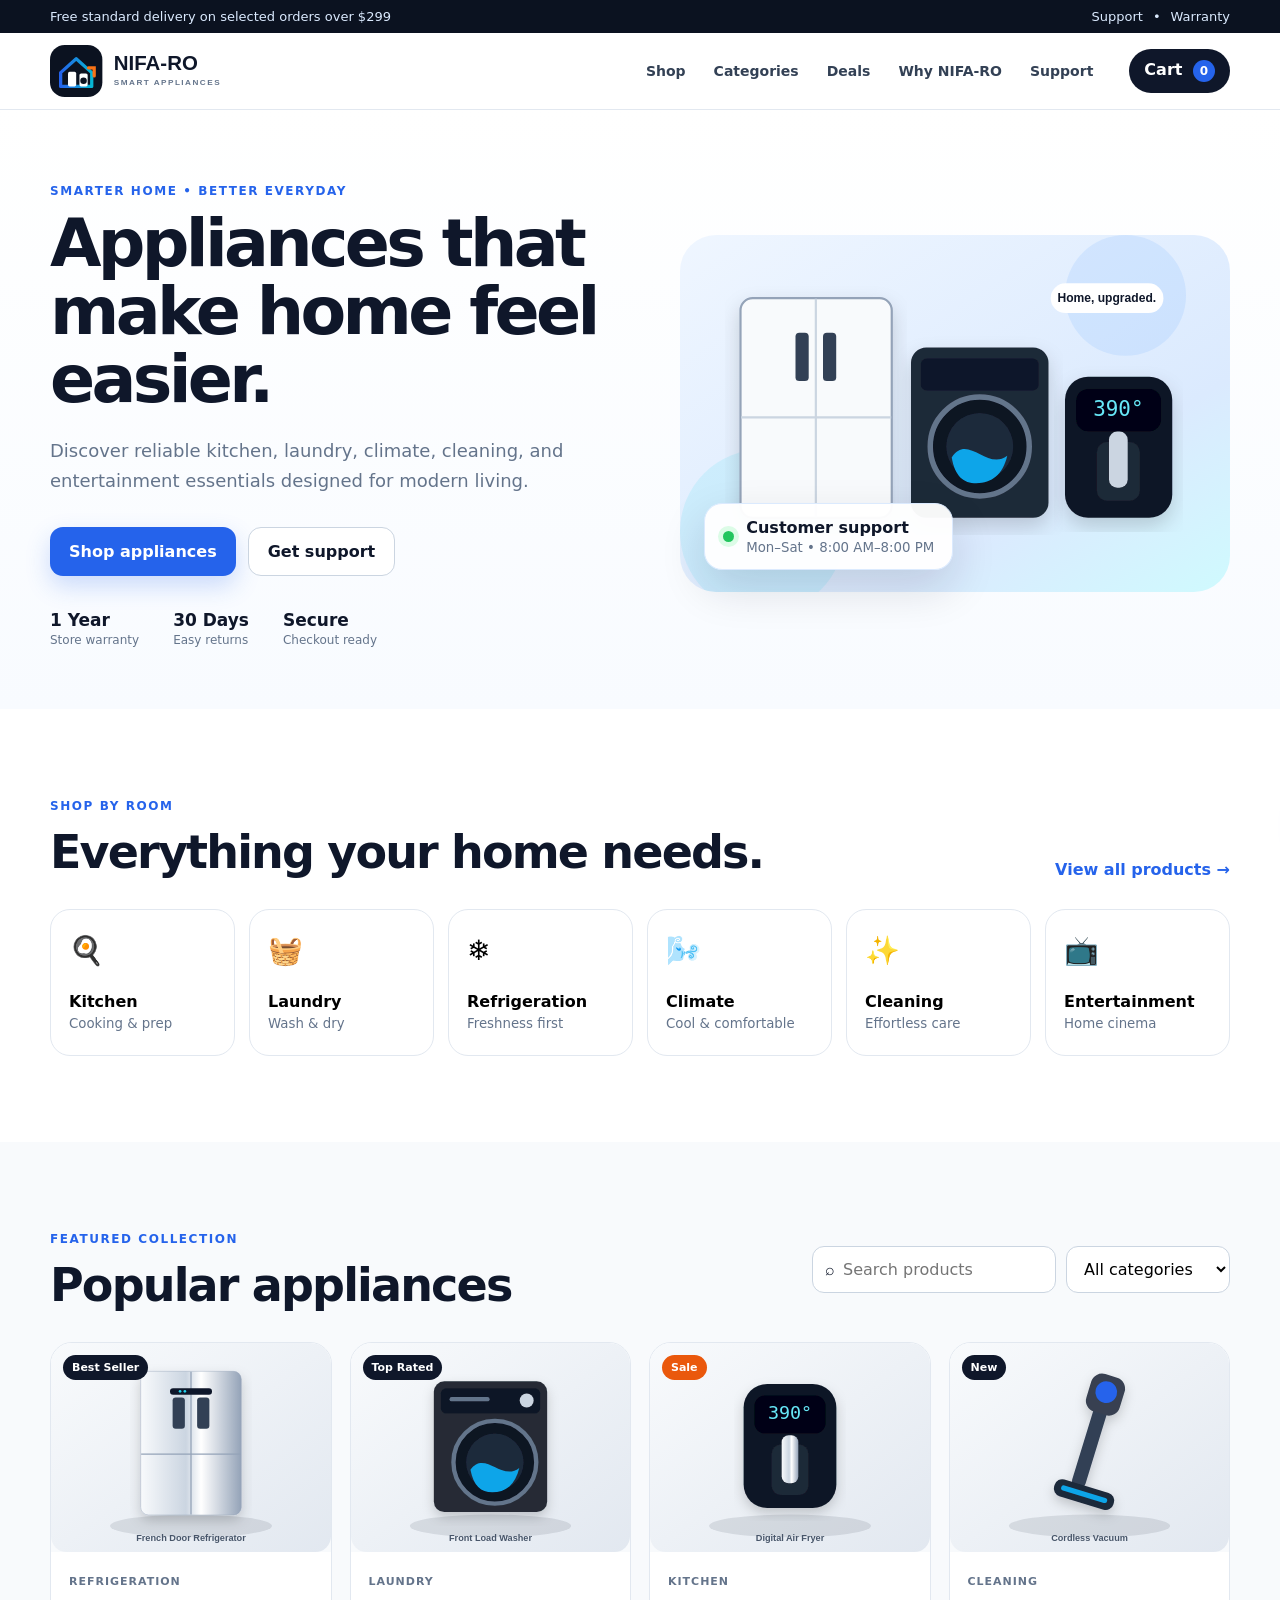
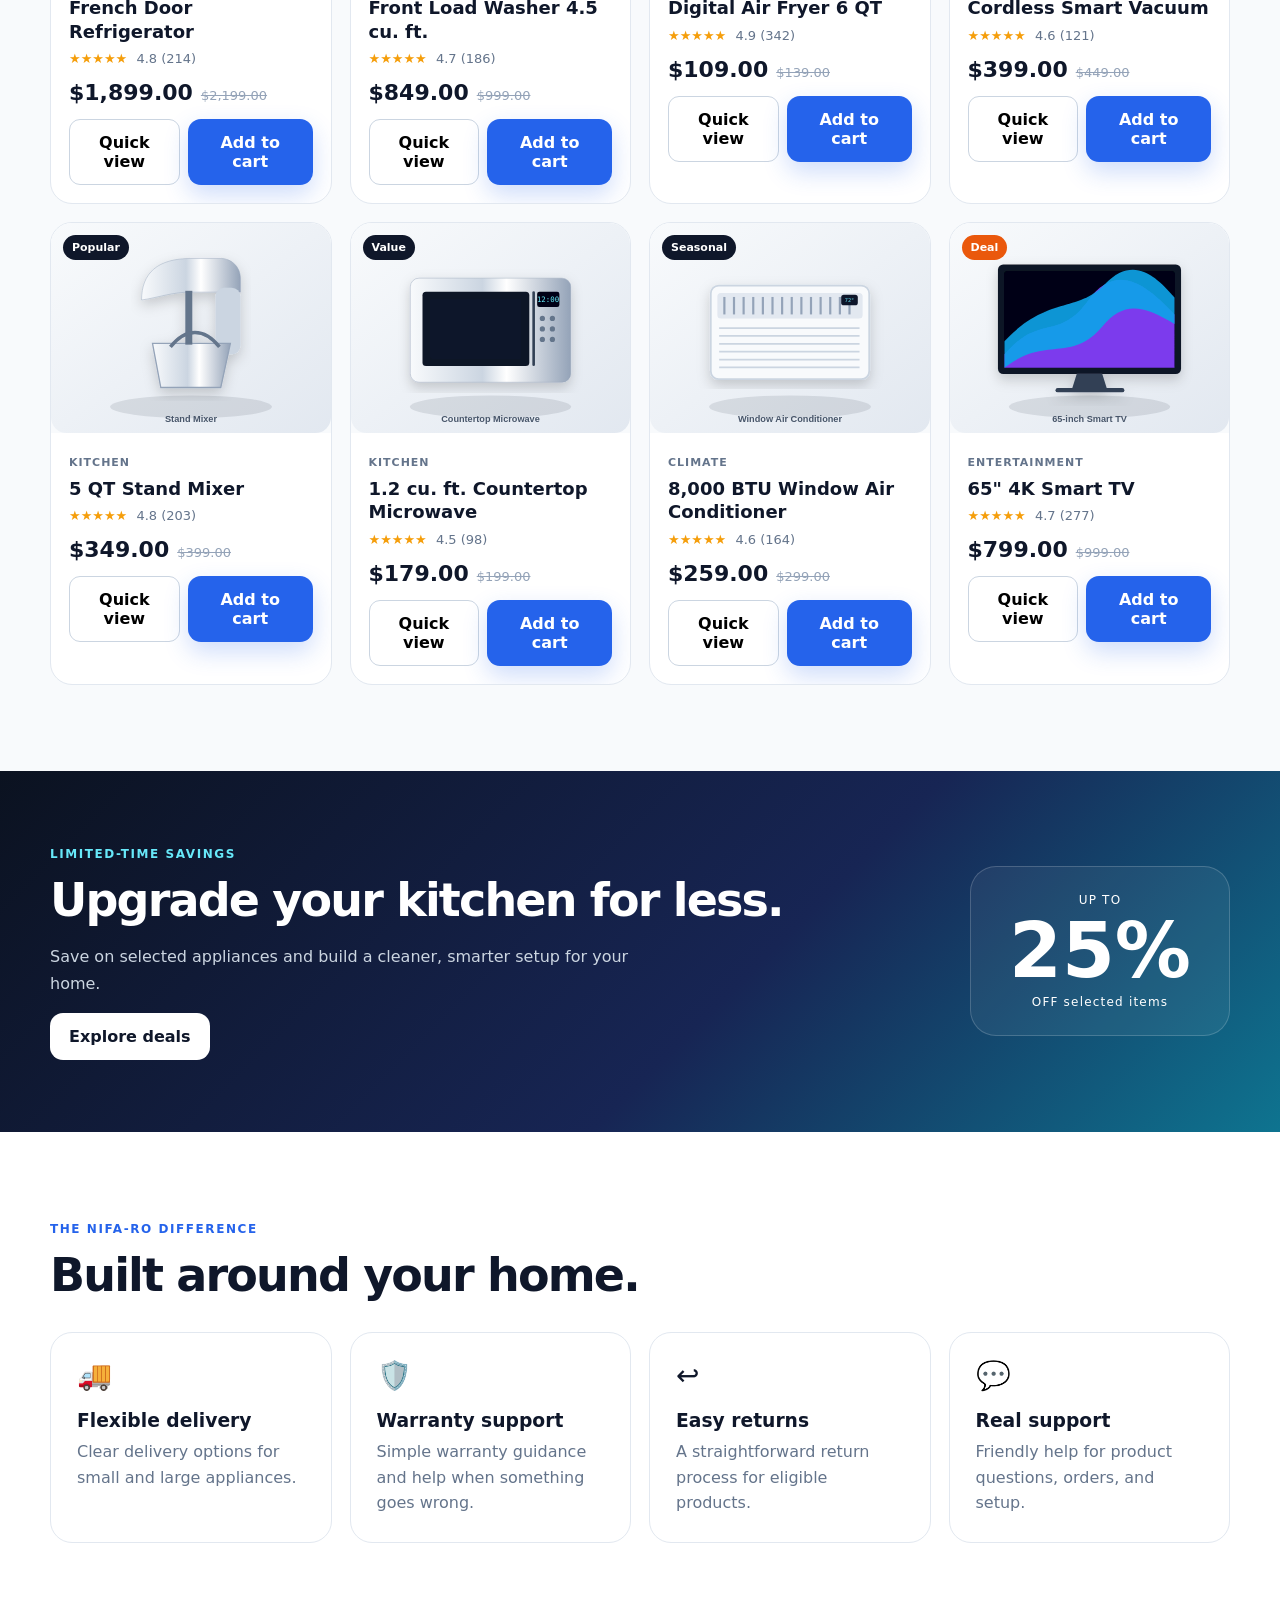
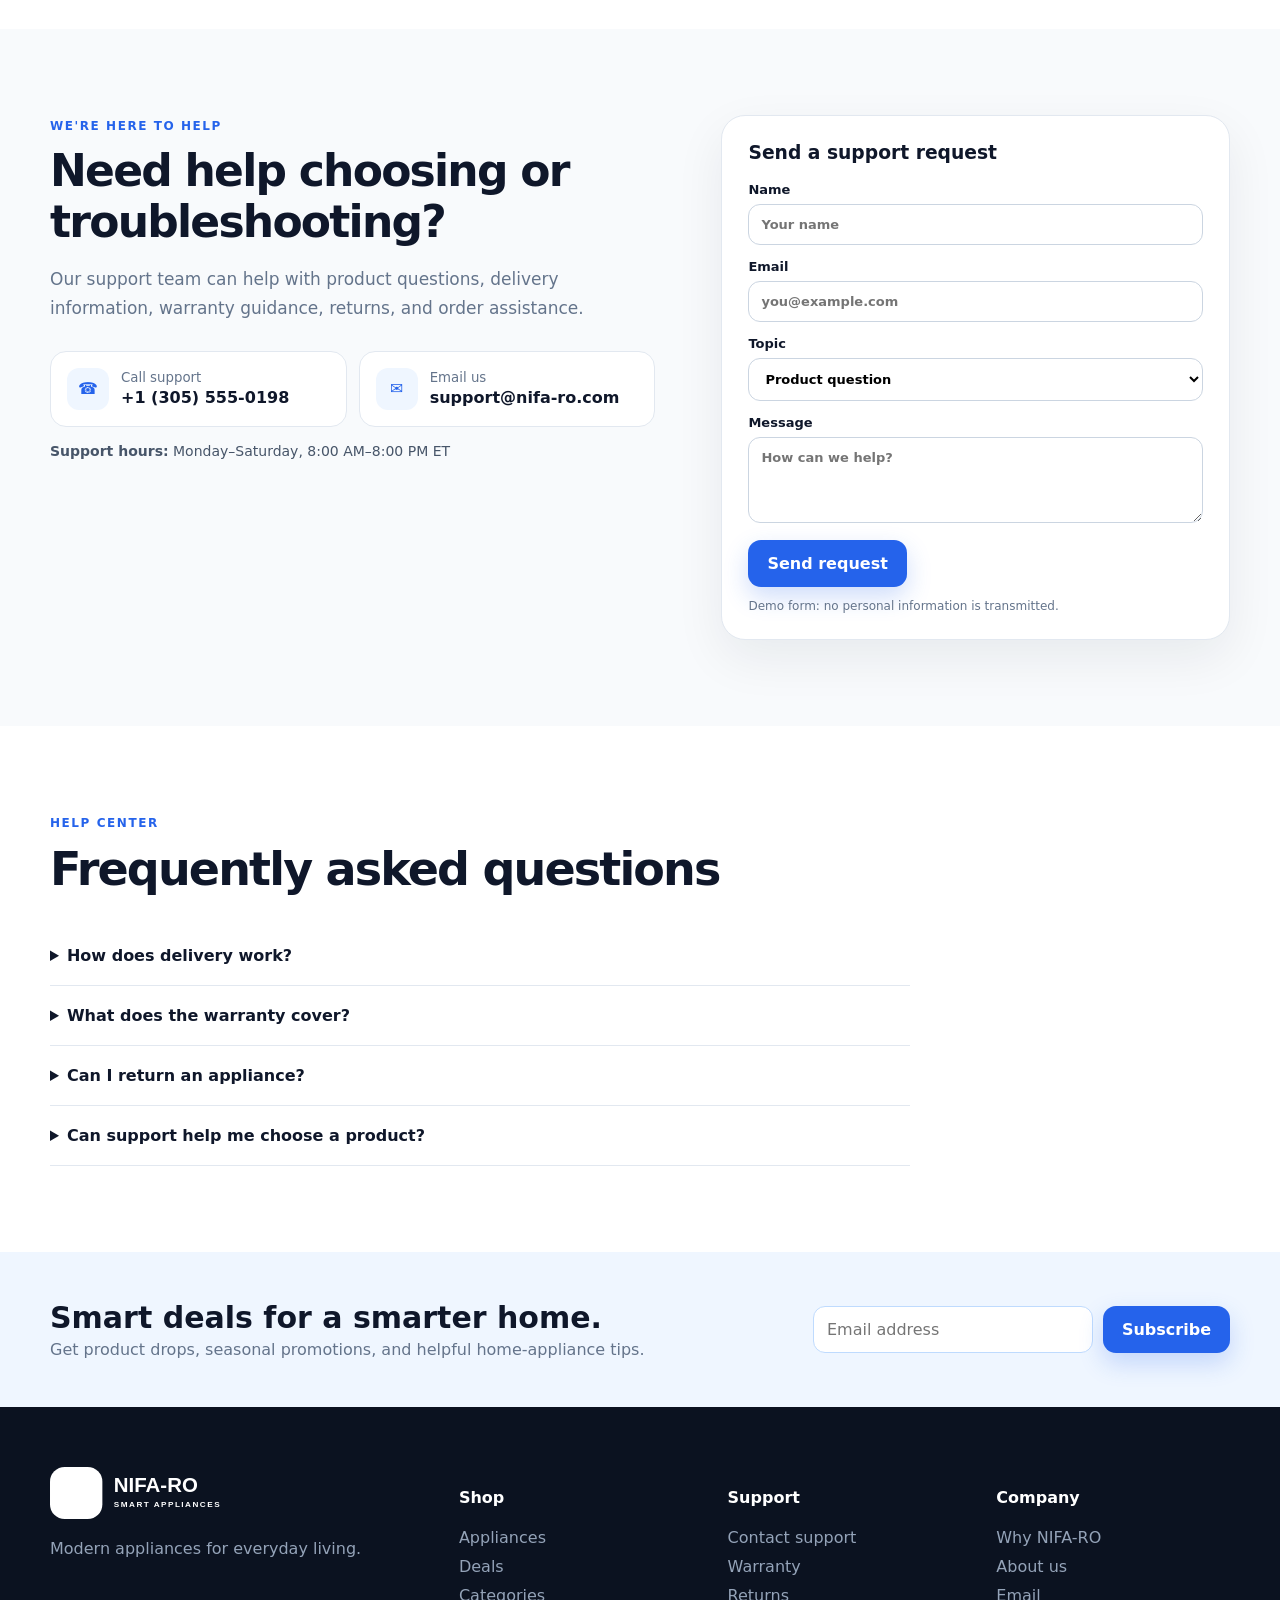
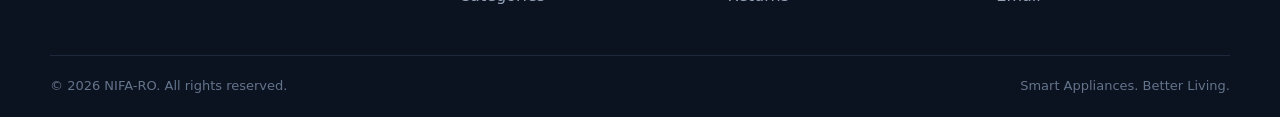
==== index.html @ 59eb09f3 "Launch NIFA-RO professional appliance store Built a complete professional e-commerce website for NIF" ====
<!doctype html>
<html lang="en">
<head>
  <meta charset="utf-8">
  <meta name="viewport" content="width=device-width, initial-scale=1">
  <meta name="description" content="NIFA-RO — modern home appliances, electronics, and smart home essentials.">
  <title>NIFA-RO | Smart Appliances. Better Living.</title>
  <link rel="icon" href="assets/logo.svg" type="image/svg+xml">
  <link rel="stylesheet" href="assets/styles.css">
</head>
<body>
  <div class="topbar">
    <div class="container topbar-inner">
      <span>Free standard delivery on selected orders over $299</span>
      <div><a href="#support">Support</a><span class="sep">•</span><a href="#warranty">Warranty</a></div>
    </div>
  </div>

  <header class="site-header">
    <div class="container nav">
      <a class="brand" href="#home" aria-label="NIFA-RO home"><img src="assets/logo.svg" alt="NIFA-RO"></a>
      <nav id="navMenu" class="nav-links" aria-label="Primary navigation">
        <a href="#shop">Shop</a>
        <a href="#categories">Categories</a>
        <a href="#deals">Deals</a>
        <a href="#why-us">Why NIFA-RO</a>
        <a href="#support">Support</a>
      </nav>
      <div class="nav-actions">
        <button class="icon-btn mobile-menu" id="menuBtn" aria-label="Open menu">☰</button>
        <button class="cart-btn" id="cartBtn" aria-label="Open cart">Cart <span id="cartCount">0</span></button>
      </div>
    </div>
  </header>

  <main>
    <section class="hero" id="home">
      <div class="container hero-grid">
        <div class="hero-copy">
          <span class="eyebrow">SMARTER HOME • BETTER EVERYDAY</span>
          <h1>Appliances that make home feel easier.</h1>
          <p>Discover reliable kitchen, laundry, climate, cleaning, and entertainment essentials designed for modern living.</p>
          <div class="hero-actions">
            <a class="btn btn-primary" href="#shop">Shop appliances</a>
            <a class="btn btn-ghost" href="#support">Get support</a>
          </div>
          <div class="trust-row">
            <div><strong>1 Year</strong><span>Store warranty</span></div>
            <div><strong>30 Days</strong><span>Easy returns</span></div>
            <div><strong>Secure</strong><span>Checkout ready</span></div>
          </div>
        </div>
        <div class="hero-visual">
          <img src="assets/images/hero-appliances.svg" alt="Modern refrigerator, washer and air fryer">
          <div class="hero-card">
            <span class="dot"></span>
            <div><strong>Customer support</strong><small>Mon–Sat • 8:00 AM–8:00 PM</small></div>
          </div>
        </div>
      </div>
    </section>

    <section class="category-section" id="categories">
      <div class="container">
        <div class="section-head">
          <div><span class="eyebrow">SHOP BY ROOM</span><h2>Everything your home needs.</h2></div>
          <a href="#shop" class="text-link">View all products →</a>
        </div>
        <div class="category-grid">
          <button class="category-card" data-category="Kitchen"><span>🍳</span><strong>Kitchen</strong><small>Cooking & prep</small></button>
          <button class="category-card" data-category="Laundry"><span>🧺</span><strong>Laundry</strong><small>Wash & dry</small></button>
          <button class="category-card" data-category="Refrigeration"><span>❄️</span><strong>Refrigeration</strong><small>Freshness first</small></button>
          <button class="category-card" data-category="Climate"><span>🌬️</span><strong>Climate</strong><small>Cool & comfortable</small></button>
          <button class="category-card" data-category="Cleaning"><span>✨</span><strong>Cleaning</strong><small>Effortless care</small></button>
          <button class="category-card" data-category="Entertainment"><span>📺</span><strong>Entertainment</strong><small>Home cinema</small></button>
        </div>
      </div>
    </section>

    <section class="shop-section" id="shop">
      <div class="container">
        <div class="section-head shop-head">
          <div><span class="eyebrow">FEATURED COLLECTION</span><h2>Popular appliances</h2></div>
          <div class="shop-controls">
            <label class="search"><span>⌕</span><input id="searchInput" type="search" placeholder="Search products"></label>
            <select id="categoryFilter" aria-label="Filter by category">
              <option value="All">All categories</option>
              <option>Refrigeration</option><option>Laundry</option><option>Kitchen</option>
              <option>Cleaning</option><option>Climate</option><option>Entertainment</option>
            </select>
          </div>
        </div>
        <div id="productGrid" class="product-grid"></div>
      </div>
    </section>

    <section class="deal-band" id="deals">
      <div class="container deal-grid">
        <div>
          <span class="eyebrow light">LIMITED-TIME SAVINGS</span>
          <h2>Upgrade your kitchen for less.</h2>
          <p>Save on selected appliances and build a cleaner, smarter setup for your home.</p>
          <a class="btn btn-light" href="#shop">Explore deals</a>
        </div>
        <div class="deal-stat">
          <span>UP TO</span><strong>25%</strong><small>OFF selected items</small>
        </div>
      </div>
    </section>

    <section class="why-section" id="why-us">
      <div class="container">
        <div class="section-head"><div><span class="eyebrow">THE NIFA-RO DIFFERENCE</span><h2>Built around your home.</h2></div></div>
        <div class="benefit-grid">
          <article><span>🚚</span><h3>Flexible delivery</h3><p>Clear delivery options for small and large appliances.</p></article>
          <article><span>🛡️</span><h3>Warranty support</h3><p>Simple warranty guidance and help when something goes wrong.</p></article>
          <article><span>↩️</span><h3>Easy returns</h3><p>A straightforward return process for eligible products.</p></article>
          <article><span>💬</span><h3>Real support</h3><p>Friendly help for product questions, orders, and setup.</p></article>
        </div>
      </div>
    </section>

    <section class="support-section" id="support">
      <div class="container support-grid">
        <div>
          <span class="eyebrow">WE'RE HERE TO HELP</span>
          <h2>Need help choosing or troubleshooting?</h2>
          <p>Our support team can help with product questions, delivery information, warranty guidance, returns, and order assistance.</p>
          <div class="support-cards">
            <a href="tel:+13055550198"><span>☎</span><div><small>Call support</small><strong>+1 (305) 555-0198</strong></div></a>
            <a href="mailto:support@nifa-ro.com"><span>✉</span><div><small>Email us</small><strong>support@nifa-ro.com</strong></div></a>
          </div>
          <div class="support-hours"><strong>Support hours:</strong> Monday–Saturday, 8:00 AM–8:00 PM ET</div>
        </div>
        <form class="support-form" id="supportForm">
          <h3>Send a support request</h3>
          <label>Name<input name="name" required placeholder="Your name"></label>
          <label>Email<input name="email" type="email" required placeholder="you@example.com"></label>
          <label>Topic
            <select name="topic"><option>Product question</option><option>Order support</option><option>Delivery</option><option>Returns</option><option>Warranty</option></select>
          </label>
          <label>Message<textarea name="message" required rows="4" placeholder="How can we help?"></textarea></label>
          <button class="btn btn-primary" type="submit">Send request</button>
          <p class="form-note" id="formNote">Demo form: no personal information is transmitted.</p>
        </form>
      </div>
    </section>

    <section class="faq-section" id="warranty">
      <div class="container">
        <div class="section-head"><div><span class="eyebrow">HELP CENTER</span><h2>Frequently asked questions</h2></div></div>
        <div class="faq-list">
          <details><summary>How does delivery work?</summary><p>Delivery options vary by item. Large-appliance delivery can be scheduled during checkout in a production store.</p></details>
          <details><summary>What does the warranty cover?</summary><p>NIFA-RO can provide store-level warranty guidance, while manufacturer coverage varies by product. Always review the final product warranty before purchase.</p></details>
          <details><summary>Can I return an appliance?</summary><p>Eligible unused items can be returned within the published return window. Large appliances may have additional inspection and pickup requirements.</p></details>
          <details><summary>Can support help me choose a product?</summary><p>Yes. Tell us your space, budget, and must-have features, and our team can help narrow down the options.</p></details>
        </div>
      </div>
    </section>

    <section class="newsletter">
      <div class="container newsletter-inner">
        <div><h2>Smart deals for a smarter home.</h2><p>Get product drops, seasonal promotions, and helpful home-appliance tips.</p></div>
        <form id="newsletterForm"><input type="email" required placeholder="Email address"><button class="btn btn-primary" type="submit">Subscribe</button></form>
      </div>
    </section>
  </main>

  <footer>
    <div class="container footer-grid">
      <div class="footer-brand"><img src="assets/logo.svg" alt="NIFA-RO"><p>Modern appliances for everyday living.</p></div>
      <div><h4>Shop</h4><a href="#shop">Appliances</a><a href="#deals">Deals</a><a href="#categories">Categories</a></div>
      <div><h4>Support</h4><a href="#support">Contact support</a><a href="#warranty">Warranty</a><a href="#warranty">Returns</a></div>
      <div><h4>Company</h4><a href="#why-us">Why NIFA-RO</a><a href="#home">About us</a><a href="mailto:support@nifa-ro.com">Email</a></div>
    </div>
    <div class="container footer-bottom"><span>© 2026 NIFA-RO. All rights reserved.</span><span>Smart Appliances. Better Living.</span></div>
  </footer>

  <div class="cart-drawer" id="cartDrawer" aria-hidden="true">
    <div class="cart-overlay" id="cartOverlay"></div>
    <aside>
      <div class="cart-head"><h3>Your cart</h3><button id="closeCart" aria-label="Close cart">×</button></div>
      <div id="cartItems" class="cart-items"></div>
      <div class="cart-summary"><div><span>Subtotal</span><strong id="cartSubtotal">$0.00</strong></div><button class="btn btn-primary full" id="checkoutBtn">Continue to checkout</button><small>Demo store — checkout is not connected to a payment processor.</small></div>
    </aside>
  </div>

  <div class="toast" id="toast" role="status"></div>
  <script src="assets/app.js"></script>
</body>
</html>
---- assets/styles.css ----
*{box-sizing:border-box}html{scroll-behavior:smooth}body{margin:0;font-family:Inter,ui-sans-serif,system-ui,-apple-system,BlinkMacSystemFont,"Segoe UI",sans-serif;color:#0f172a;background:#fff}a{text-decoration:none;color:inherit}button,input,select,textarea{font:inherit}.container{width:min(1180px,calc(100% - 40px));margin:auto}.topbar{background:#0b1220;color:#dbeafe;font-size:13px}.topbar-inner{display:flex;justify-content:space-between;gap:20px;padding:9px 0}.topbar a:hover{color:white}.sep{margin:0 10px}.site-header{position:sticky;top:0;z-index:50;background:rgba(255,255,255,.92);backdrop-filter:blur(14px);border-bottom:1px solid #e2e8f0}.nav{height:76px;display:flex;align-items:center;gap:36px}.brand img{display:block;width:180px;height:auto}.nav-links{display:flex;align-items:center;gap:28px;margin-left:auto}.nav-links a{font-size:14px;font-weight:700;color:#334155}.nav-links a:hover{color:#2563eb}.nav-actions{display:flex;gap:10px;align-items:center}.cart-btn,.icon-btn{border:0;cursor:pointer}.cart-btn{background:#0f172a;color:#fff;border-radius:999px;padding:11px 15px;font-weight:800}.cart-btn span{display:inline-grid;place-items:center;background:#2563eb;width:22px;height:22px;border-radius:50%;margin-left:5px;font-size:12px}.mobile-menu{display:none;background:#f1f5f9;border-radius:10px;width:42px;height:42px}.hero{padding:70px 0 62px;background:linear-gradient(180deg,#fff,#f8fbff)}.hero-grid{display:grid;grid-template-columns:1.02fr .98fr;gap:58px;align-items:center}.eyebrow{display:inline-block;font-size:12px;font-weight:900;letter-spacing:.13em;color:#2563eb;margin-bottom:12px}.hero h1{font-size:clamp(44px,5.2vw,70px);line-height:1.02;letter-spacing:-.055em;margin:0 0 22px}.hero-copy>p{font-size:18px;line-height:1.7;color:#64748b;max-width:610px}.hero-actions{display:flex;gap:12px;margin:30px 0}.btn{display:inline-flex;align-items:center;justify-content:center;border:none;border-radius:13px;padding:14px 19px;font-weight:850;cursor:pointer;transition:.2s}.btn-primary{background:#2563eb;color:white;box-shadow:0 10px 24px rgba(37,99,235,.22)}.btn-primary:hover{background:#1d4ed8;transform:translateY(-1px)}.btn-ghost{background:#fff;border:1px solid #cbd5e1;color:#0f172a}.btn-light{background:#fff;color:#0f172a}.trust-row{display:flex;gap:34px;margin-top:34px}.trust-row div{display:flex;flex-direction:column}.trust-row strong{font-size:17px}.trust-row span{font-size:12px;color:#64748b;margin-top:3px}.hero-visual{position:relative}.hero-visual>img{width:100%;display:block;border-radius:36px}.hero-card{position:absolute;left:24px;bottom:22px;background:rgba(255,255,255,.96);border:1px solid #dbeafe;box-shadow:0 18px 45px rgba(15,23,42,.14);border-radius:18px;padding:14px 18px;display:flex;align-items:center;gap:12px}.hero-card .dot{width:11px;height:11px;background:#22c55e;border-radius:50%;box-shadow:0 0 0 5px #dcfce7}.hero-card div{display:flex;flex-direction:column}.hero-card small{color:#64748b;margin-top:3px}.category-section,.shop-section,.why-section,.support-section,.faq-section{padding:86px 0}.section-head{display:flex;align-items:end;justify-content:space-between;gap:20px;margin-bottom:30px}.section-head h2{font-size:clamp(32px,4vw,46px);letter-spacing:-.04em;margin:0}.text-link{font-weight:800;color:#2563eb}.category-grid{display:grid;grid-template-columns:repeat(6,1fr);gap:14px}.category-card{border:1px solid #e2e8f0;background:#fff;border-radius:20px;padding:24px 18px;text-align:left;cursor:pointer;transition:.2s}.category-card:hover{transform:translateY(-3px);border-color:#93c5fd;box-shadow:0 14px 30px rgba(15,23,42,.07)}.category-card span{font-size:28px;display:block;margin-bottom:25px}.category-card strong,.category-card small{display:block}.category-card small{color:#64748b;margin-top:5px}.shop-section{background:#f8fafc}.shop-head{align-items:center}.shop-controls{display:flex;gap:10px}.search{display:flex;align-items:center;gap:8px;border:1px solid #cbd5e1;background:#fff;border-radius:12px;padding:0 12px}.search input{border:0;outline:0;width:200px;padding:12px 0;background:transparent}.shop-controls select,.support-form select{border:1px solid #cbd5e1;background:#fff;border-radius:12px;padding:12px 13px;outline:none}.product-grid{display:grid;grid-template-columns:repeat(4,1fr);gap:18px}.product-card{background:#fff;border:1px solid #e2e8f0;border-radius:22px;overflow:hidden;transition:.2s}.product-card:hover{transform:translateY(-4px);box-shadow:0 18px 38px rgba(15,23,42,.09)}.product-media{position:relative;background:#f8fafc;aspect-ratio:4/3;overflow:hidden}.product-media img{width:100%;height:100%;object-fit:cover}.badge{position:absolute;top:12px;left:12px;background:#0f172a;color:#fff;border-radius:999px;padding:6px 9px;font-size:11px;font-weight:900}.badge.sale{background:#ea580c}.product-body{padding:18px}.product-category{font-size:11px;font-weight:900;letter-spacing:.09em;color:#64748b;text-transform:uppercase}.product-body h3{font-size:18px;line-height:1.3;margin:7px 0 8px}.rating{font-size:13px;color:#f59e0b}.rating span{color:#64748b;margin-left:5px}.price-row{display:flex;align-items:baseline;gap:8px;margin:14px 0}.price{font-size:22px;font-weight:900}.was{font-size:13px;color:#94a3b8;text-decoration:line-through}.product-actions{display:flex;gap:8px}.product-actions button{flex:1}.mini-btn{border:1px solid #cbd5e1;background:#fff;border-radius:11px;padding:11px;cursor:pointer;font-weight:800}.deal-band{padding:72px 0;background:linear-gradient(135deg,#0b1220,#172554 58%,#0e7490);color:white}.deal-grid{display:grid;grid-template-columns:1fr auto;align-items:center;gap:30px}.eyebrow.light{color:#67e8f9}.deal-band h2{font-size:46px;letter-spacing:-.04em;margin:0 0 12px}.deal-band p{color:#cbd5e1;max-width:620px;line-height:1.7}.deal-stat{display:flex;flex-direction:column;align-items:center;min-width:260px;border:1px solid rgba(255,255,255,.18);border-radius:26px;padding:26px;background:rgba(255,255,255,.06)}.deal-stat span,.deal-stat small{font-size:12px;letter-spacing:.1em}.deal-stat strong{font-size:76px;line-height:1;margin:6px 0}.benefit-grid{display:grid;grid-template-columns:repeat(4,1fr);gap:18px}.benefit-grid article{border:1px solid #e2e8f0;border-radius:22px;padding:26px}.benefit-grid span{font-size:28px}.benefit-grid h3{margin:18px 0 8px}.benefit-grid p{color:#64748b;line-height:1.6;margin:0}.support-section{background:#f8fafc}.support-grid{display:grid;grid-template-columns:1fr .84fr;gap:66px;align-items:start}.support-grid h2{font-size:44px;letter-spacing:-.04em;margin:0 0 18px}.support-grid>div>p{color:#64748b;line-height:1.7;font-size:17px}.support-cards{display:grid;grid-template-columns:1fr 1fr;gap:12px;margin-top:28px}.support-cards a{display:flex;align-items:center;gap:12px;background:white;border:1px solid #e2e8f0;border-radius:16px;padding:16px}.support-cards a>span{display:grid;place-items:center;width:42px;height:42px;background:#eff6ff;border-radius:12px;color:#2563eb}.support-cards div{display:flex;flex-direction:column}.support-cards small{color:#64748b;margin-bottom:3px}.support-hours{margin-top:16px;font-size:14px;color:#475569}.support-form{background:#fff;border:1px solid #e2e8f0;border-radius:24px;padding:26px;box-shadow:0 18px 50px rgba(15,23,42,.07)}.support-form h3{margin-top:0}.support-form label{display:block;font-size:13px;font-weight:800;margin:14px 0}.support-form input,.support-form textarea,.support-form select{width:100%;margin-top:7px;border:1px solid #cbd5e1;border-radius:12px;padding:12px;outline:none}.support-form input:focus,.support-form textarea:focus,.support-form select:focus{border-color:#60a5fa;box-shadow:0 0 0 3px #dbeafe}.form-note{font-size:12px;color:#64748b;margin-bottom:0}.faq-list{max-width:860px}.faq-list details{border-bottom:1px solid #e2e8f0;padding:20px 0}.faq-list summary{font-weight:850;cursor:pointer}.faq-list p{color:#64748b;line-height:1.7}.newsletter{padding:48px 0;background:#eff6ff}.newsletter-inner{display:flex;align-items:center;justify-content:space-between;gap:30px}.newsletter h2{margin:0 0 5px;font-size:30px}.newsletter p{margin:0;color:#64748b}.newsletter form{display:flex;gap:10px}.newsletter input{min-width:280px;border:1px solid #bfdbfe;border-radius:12px;padding:13px;background:#fff}footer{background:#0b1220;color:#cbd5e1;padding:60px 0 24px}.footer-grid{display:grid;grid-template-columns:1.6fr repeat(3,1fr);gap:35px}.footer-brand img{width:180px;filter:brightness(0) invert(1)}.footer-brand p{color:#94a3b8}.footer-grid h4{color:#fff}.footer-grid a{display:block;margin:10px 0;color:#94a3b8}.footer-grid a:hover{color:white}.footer-bottom{border-top:1px solid #1e293b;margin-top:40px;padding-top:22px;display:flex;justify-content:space-between;font-size:13px;color:#64748b}.cart-drawer{position:fixed;inset:0;z-index:100;pointer-events:none}.cart-drawer.open{pointer-events:auto}.cart-overlay{position:absolute;inset:0;background:rgba(15,23,42,.46);opacity:0;transition:.25s}.cart-drawer.open .cart-overlay{opacity:1}.cart-drawer aside{position:absolute;right:0;top:0;height:100%;width:min(430px,92vw);background:#fff;transform:translateX(100%);transition:.25s;display:flex;flex-direction:column}.cart-drawer.open aside{transform:none}.cart-head{display:flex;align-items:center;justify-content:space-between;padding:22px;border-bottom:1px solid #e2e8f0}.cart-head h3{margin:0}.cart-head button{border:0;background:#f1f5f9;border-radius:10px;width:38px;height:38px;font-size:26px;cursor:pointer}.cart-items{padding:16px 22px;overflow:auto;flex:1}.cart-empty{color:#64748b;text-align:center;padding:60px 10px}.cart-line{display:grid;grid-template-columns:64px 1fr auto;gap:12px;padding:14px 0;border-bottom:1px solid #e2e8f0}.cart-line img{width:64px;height:64px;object-fit:cover;border-radius:12px;background:#f8fafc}.cart-line h4{margin:3px 0;font-size:14px}.cart-line small{color:#64748b}.remove-item{border:0;background:transparent;color:#ef4444;cursor:pointer}.cart-summary{border-top:1px solid #e2e8f0;padding:20px 22px}.cart-summary>div{display:flex;justify-content:space-between;margin-bottom:15px}.full{width:100%}.cart-summary small{display:block;color:#64748b;margin-top:10px}.toast{position:fixed;left:50%;bottom:28px;transform:translate(-50%,20px);background:#0f172a;color:#fff;padding:12px 18px;border-radius:12px;opacity:0;pointer-events:none;transition:.25s;z-index:200;font-weight:700}.toast.show{opacity:1;transform:translate(-50%,0)}@media(max-width:980px){.nav-links{position:absolute;top:76px;left:20px;right:20px;background:#fff;border:1px solid #e2e8f0;border-radius:18px;padding:15px;display:none;flex-direction:column;align-items:stretch;box-shadow:0 20px 45px rgba(15,23,42,.12)}.nav-links.open{display:flex}.mobile-menu{display:block}.hero-grid,.support-grid{grid-template-columns:1fr}.hero-visual{max-width:680px}.category-grid{grid-template-columns:repeat(3,1fr)}.product-grid{grid-template-columns:repeat(2,1fr)}.benefit-grid{grid-template-columns:repeat(2,1fr)}.deal-band h2{font-size:38px}}@media(max-width:640px){.container{width:min(100% - 28px,1180px)}.topbar-inner>div{display:none}.nav{height:68px}.brand img{width:145px}.nav-links{top:68px}.hero{padding:46px 0}.hero h1{font-size:44px}.hero-actions{flex-direction:column;align-items:stretch}.trust-row{gap:14px;justify-content:space-between}.hero-card{position:static;margin-top:12px}.category-grid{grid-template-columns:repeat(2,1fr)}.category-card{padding:19px 15px}.section-head,.shop-head{align-items:flex-start;flex-direction:column}.shop-controls{width:100%;flex-direction:column}.search input{width:100%}.search,.shop-controls select{width:100%}.product-grid{grid-template-columns:1fr}.deal-grid{grid-template-columns:1fr}.deal-stat{align-items:flex-start;min-width:0}.benefit-grid{grid-template-columns:1fr}.support-cards{grid-template-columns:1fr}.newsletter-inner,.newsletter form{flex-direction:column;align-items:stretch}.newsletter input{min-width:0}.footer-grid{grid-template-columns:1fr 1fr}.footer-brand{grid-column:1/-1}.footer-bottom{flex-direction:column;gap:8px}.category-section,.shop-section,.why-section,.support-section,.faq-section{padding:64px 0}}
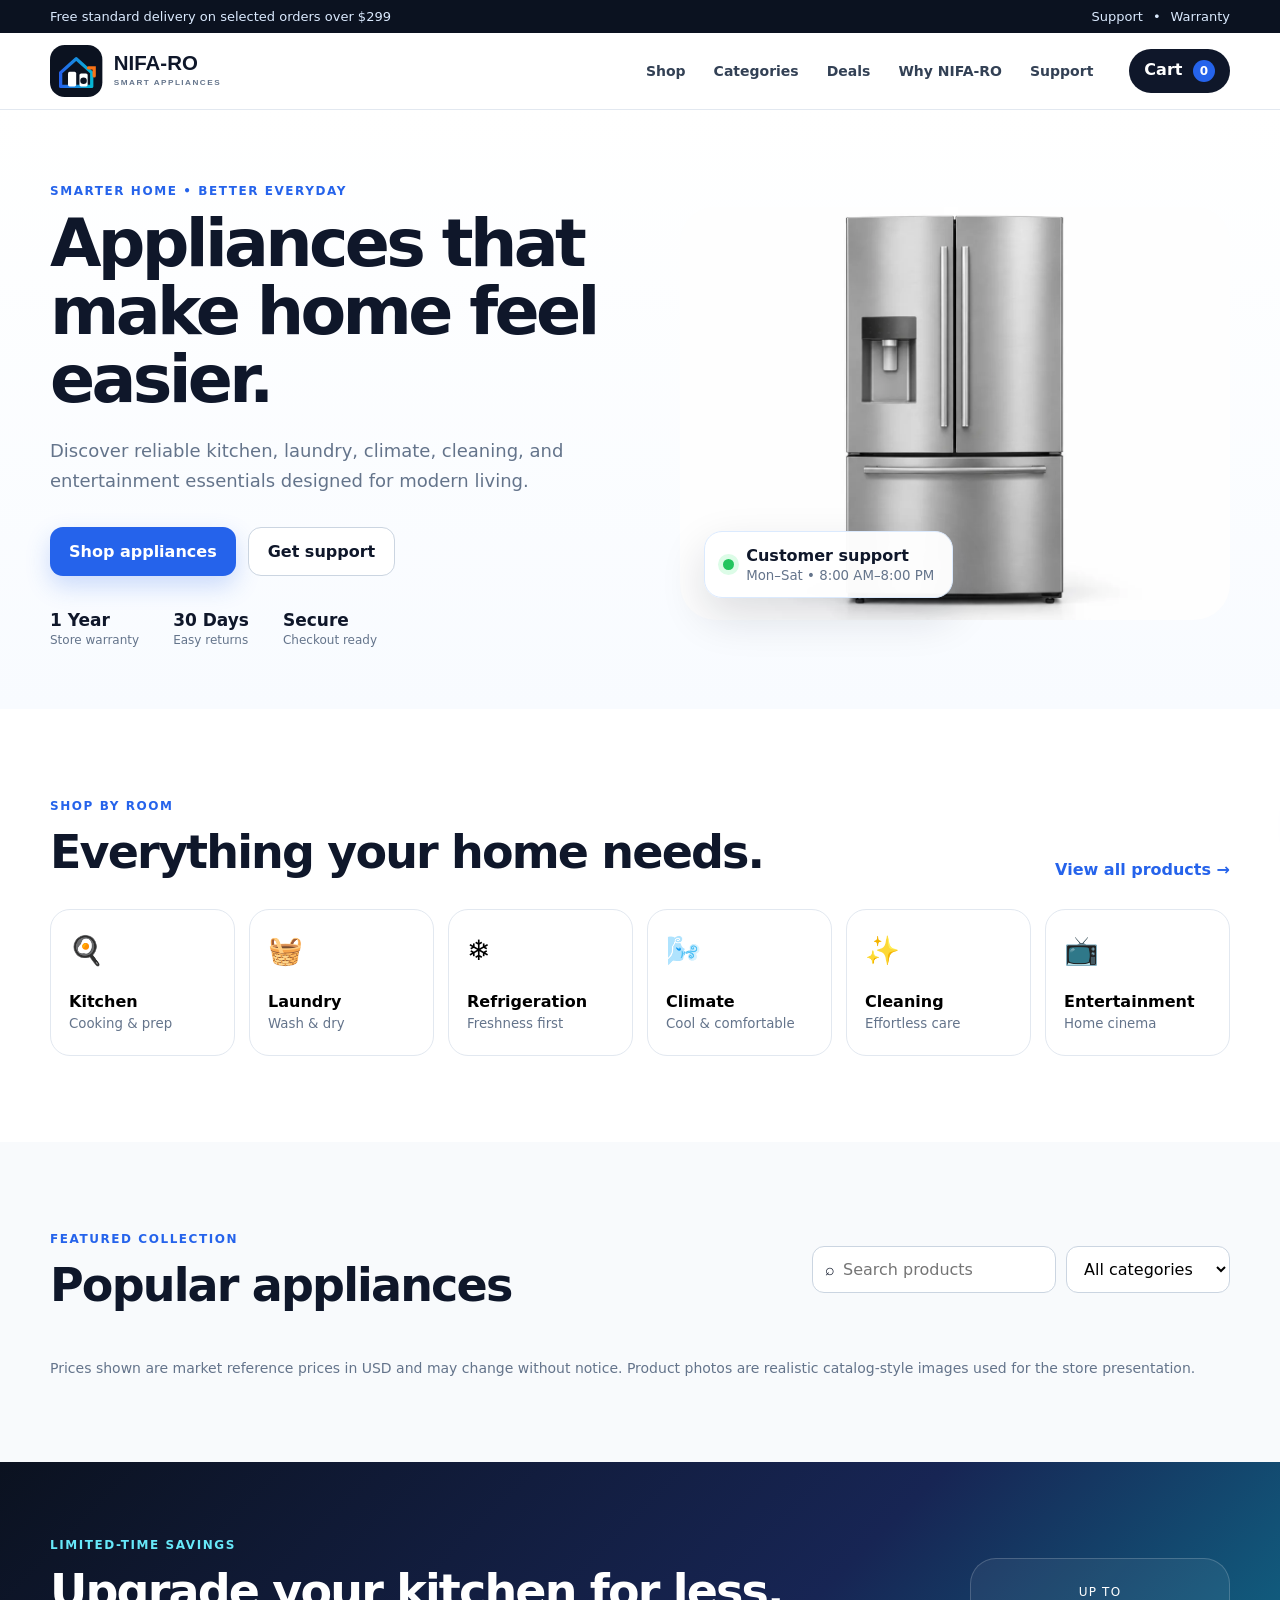
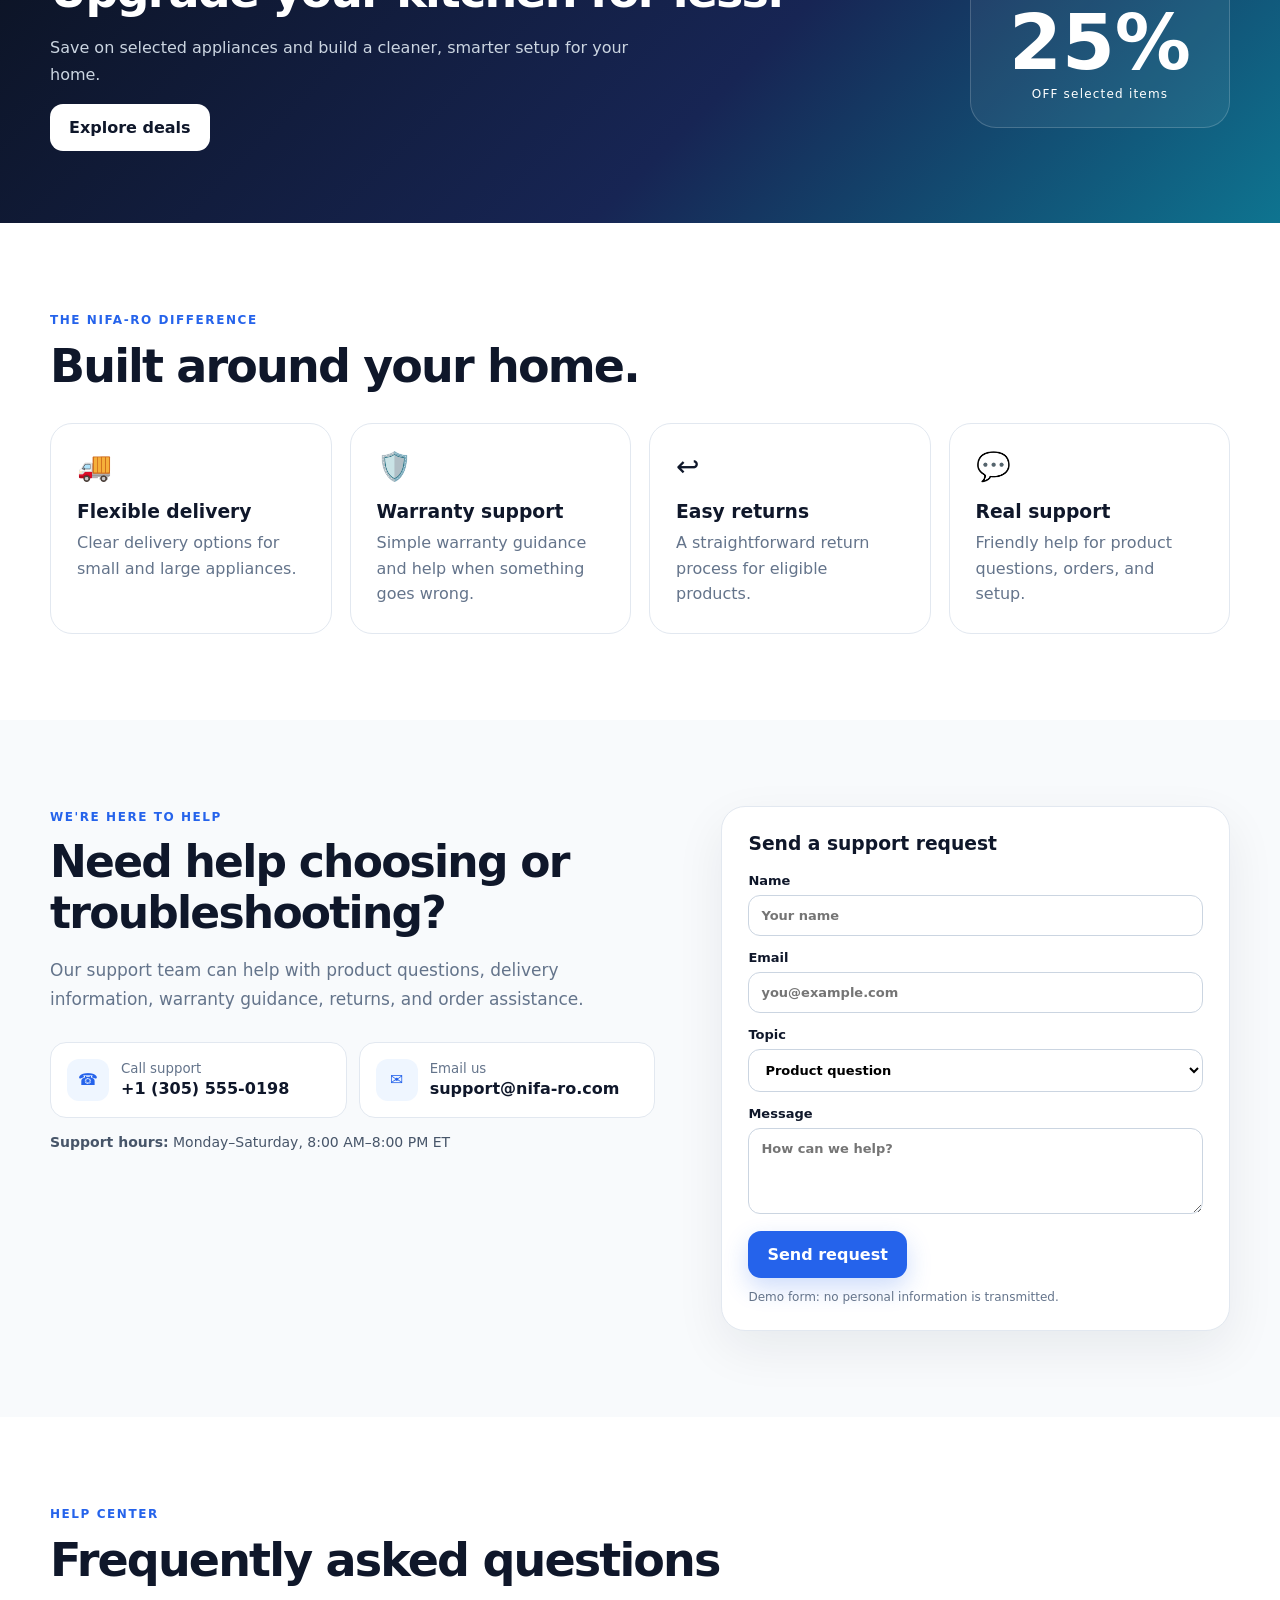
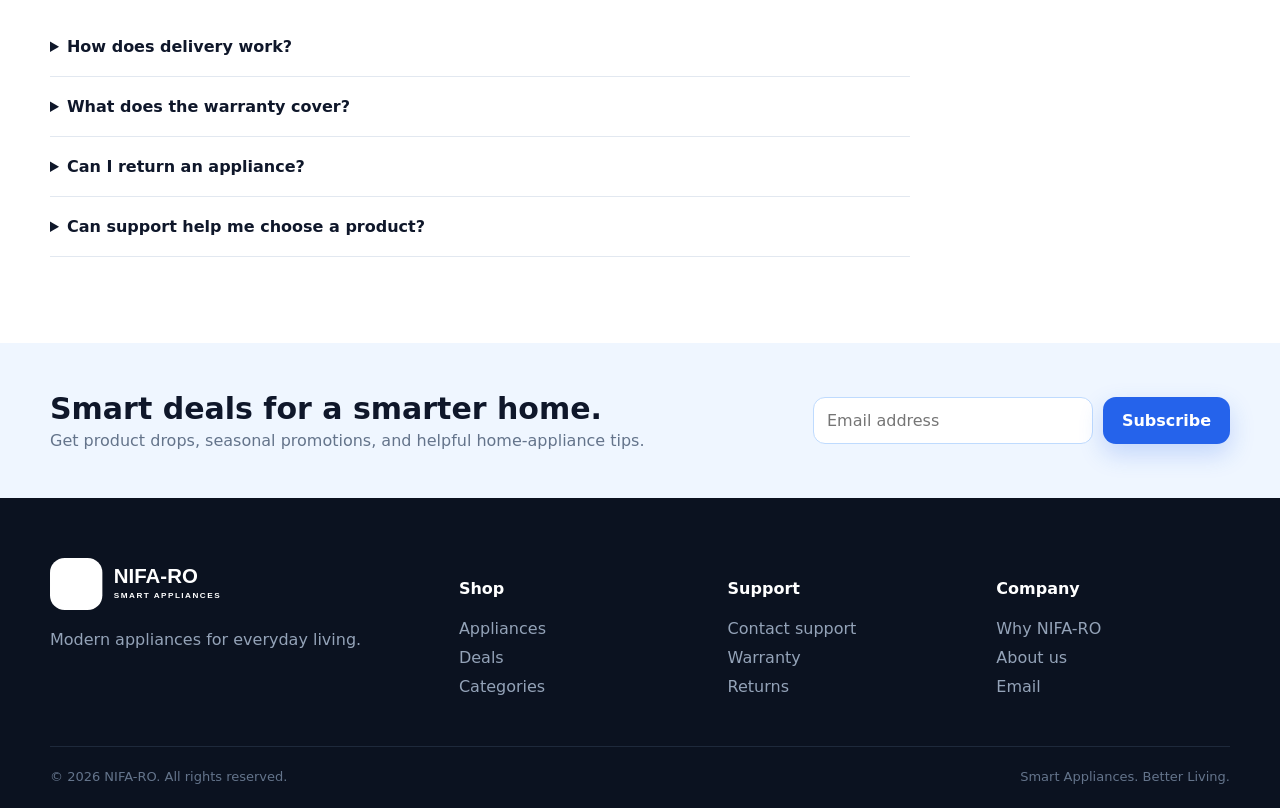
==== commit f34bc08d: "Add files via upload" ====
--- a/index.html
+++ b/index.html
@@ -51,7 +51,7 @@
           </div>
         </div>
         <div class="hero-visual">
-          <img src="assets/images/hero-appliances.svg" alt="Modern refrigerator, washer and air fryer">
+          <img src="assets/images/hero-appliances.webp" alt="Modern refrigerator, washer and air fryer">
           <div class="hero-card">
             <span class="dot"></span>
             <div><strong>Customer support</strong><small>Mon–Sat • 8:00 AM–8:00 PM</small></div>
@@ -91,6 +91,7 @@
           </div>
         </div>
         <div id="productGrid" class="product-grid"></div>
+        <p class="price-note">Prices shown are market reference prices in USD and may change without notice. Product photos are realistic catalog-style images used for the store presentation.</p>
       </div>
     </section>
 
--- a/assets/styles.css
+++ b/assets/styles.css
@@ -1 +1,2 @@
-*{box-sizing:border-box}html{scroll-behavior:smooth}body{margin:0;font-family:Inter,ui-sans-serif,system-ui,-apple-system,BlinkMacSystemFont,"Segoe UI",sans-serif;color:#0f172a;background:#fff}a{text-decoration:none;color:inherit}button,input,select,textarea{font:inherit}.container{width:min(1180px,calc(100% - 40px));margin:auto}.topbar{background:#0b1220;color:#dbeafe;font-size:13px}.topbar-inner{display:flex;justify-content:space-between;gap:20px;padding:9px 0}.topbar a:hover{color:white}.sep{margin:0 10px}.site-header{position:sticky;top:0;z-index:50;background:rgba(255,255,255,.92);backdrop-filter:blur(14px);border-bottom:1px solid #e2e8f0}.nav{height:76px;display:flex;align-items:center;gap:36px}.brand img{display:block;width:180px;height:auto}.nav-links{display:flex;align-items:center;gap:28px;margin-left:auto}.nav-links a{font-size:14px;font-weight:700;color:#334155}.nav-links a:hover{color:#2563eb}.nav-actions{display:flex;gap:10px;align-items:center}.cart-btn,.icon-btn{border:0;cursor:pointer}.cart-btn{background:#0f172a;color:#fff;border-radius:999px;padding:11px 15px;font-weight:800}.cart-btn span{display:inline-grid;place-items:center;background:#2563eb;width:22px;height:22px;border-radius:50%;margin-left:5px;font-size:12px}.mobile-menu{display:none;background:#f1f5f9;border-radius:10px;width:42px;height:42px}.hero{padding:70px 0 62px;background:linear-gradient(180deg,#fff,#f8fbff)}.hero-grid{display:grid;grid-template-columns:1.02fr .98fr;gap:58px;align-items:center}.eyebrow{display:inline-block;font-size:12px;font-weight:900;letter-spacing:.13em;color:#2563eb;margin-bottom:12px}.hero h1{font-size:clamp(44px,5.2vw,70px);line-height:1.02;letter-spacing:-.055em;margin:0 0 22px}.hero-copy>p{font-size:18px;line-height:1.7;color:#64748b;max-width:610px}.hero-actions{display:flex;gap:12px;margin:30px 0}.btn{display:inline-flex;align-items:center;justify-content:center;border:none;border-radius:13px;padding:14px 19px;font-weight:850;cursor:pointer;transition:.2s}.btn-primary{background:#2563eb;color:white;box-shadow:0 10px 24px rgba(37,99,235,.22)}.btn-primary:hover{background:#1d4ed8;transform:translateY(-1px)}.btn-ghost{background:#fff;border:1px solid #cbd5e1;color:#0f172a}.btn-light{background:#fff;color:#0f172a}.trust-row{display:flex;gap:34px;margin-top:34px}.trust-row div{display:flex;flex-direction:column}.trust-row strong{font-size:17px}.trust-row span{font-size:12px;color:#64748b;margin-top:3px}.hero-visual{position:relative}.hero-visual>img{width:100%;display:block;border-radius:36px}.hero-card{position:absolute;left:24px;bottom:22px;background:rgba(255,255,255,.96);border:1px solid #dbeafe;box-shadow:0 18px 45px rgba(15,23,42,.14);border-radius:18px;padding:14px 18px;display:flex;align-items:center;gap:12px}.hero-card .dot{width:11px;height:11px;background:#22c55e;border-radius:50%;box-shadow:0 0 0 5px #dcfce7}.hero-card div{display:flex;flex-direction:column}.hero-card small{color:#64748b;margin-top:3px}.category-section,.shop-section,.why-section,.support-section,.faq-section{padding:86px 0}.section-head{display:flex;align-items:end;justify-content:space-between;gap:20px;margin-bottom:30px}.section-head h2{font-size:clamp(32px,4vw,46px);letter-spacing:-.04em;margin:0}.text-link{font-weight:800;color:#2563eb}.category-grid{display:grid;grid-template-columns:repeat(6,1fr);gap:14px}.category-card{border:1px solid #e2e8f0;background:#fff;border-radius:20px;padding:24px 18px;text-align:left;cursor:pointer;transition:.2s}.category-card:hover{transform:translateY(-3px);border-color:#93c5fd;box-shadow:0 14px 30px rgba(15,23,42,.07)}.category-card span{font-size:28px;display:block;margin-bottom:25px}.category-card strong,.category-card small{display:block}.category-card small{color:#64748b;margin-top:5px}.shop-section{background:#f8fafc}.shop-head{align-items:center}.shop-controls{display:flex;gap:10px}.search{display:flex;align-items:center;gap:8px;border:1px solid #cbd5e1;background:#fff;border-radius:12px;padding:0 12px}.search input{border:0;outline:0;width:200px;padding:12px 0;background:transparent}.shop-controls select,.support-form select{border:1px solid #cbd5e1;background:#fff;border-radius:12px;padding:12px 13px;outline:none}.product-grid{display:grid;grid-template-columns:repeat(4,1fr);gap:18px}.product-card{background:#fff;border:1px solid #e2e8f0;border-radius:22px;overflow:hidden;transition:.2s}.product-card:hover{transform:translateY(-4px);box-shadow:0 18px 38px rgba(15,23,42,.09)}.product-media{position:relative;background:#f8fafc;aspect-ratio:4/3;overflow:hidden}.product-media img{width:100%;height:100%;object-fit:cover}.badge{position:absolute;top:12px;left:12px;background:#0f172a;color:#fff;border-radius:999px;padding:6px 9px;font-size:11px;font-weight:900}.badge.sale{background:#ea580c}.product-body{padding:18px}.product-category{font-size:11px;font-weight:900;letter-spacing:.09em;color:#64748b;text-transform:uppercase}.product-body h3{font-size:18px;line-height:1.3;margin:7px 0 8px}.rating{font-size:13px;color:#f59e0b}.rating span{color:#64748b;margin-left:5px}.price-row{display:flex;align-items:baseline;gap:8px;margin:14px 0}.price{font-size:22px;font-weight:900}.was{font-size:13px;color:#94a3b8;text-decoration:line-through}.product-actions{display:flex;gap:8px}.product-actions button{flex:1}.mini-btn{border:1px solid #cbd5e1;background:#fff;border-radius:11px;padding:11px;cursor:pointer;font-weight:800}.deal-band{padding:72px 0;background:linear-gradient(135deg,#0b1220,#172554 58%,#0e7490);color:white}.deal-grid{display:grid;grid-template-columns:1fr auto;align-items:center;gap:30px}.eyebrow.light{color:#67e8f9}.deal-band h2{font-size:46px;letter-spacing:-.04em;margin:0 0 12px}.deal-band p{color:#cbd5e1;max-width:620px;line-height:1.7}.deal-stat{display:flex;flex-direction:column;align-items:center;min-width:260px;border:1px solid rgba(255,255,255,.18);border-radius:26px;padding:26px;background:rgba(255,255,255,.06)}.deal-stat span,.deal-stat small{font-size:12px;letter-spacing:.1em}.deal-stat strong{font-size:76px;line-height:1;margin:6px 0}.benefit-grid{display:grid;grid-template-columns:repeat(4,1fr);gap:18px}.benefit-grid article{border:1px solid #e2e8f0;border-radius:22px;padding:26px}.benefit-grid span{font-size:28px}.benefit-grid h3{margin:18px 0 8px}.benefit-grid p{color:#64748b;line-height:1.6;margin:0}.support-section{background:#f8fafc}.support-grid{display:grid;grid-template-columns:1fr .84fr;gap:66px;align-items:start}.support-grid h2{font-size:44px;letter-spacing:-.04em;margin:0 0 18px}.support-grid>div>p{color:#64748b;line-height:1.7;font-size:17px}.support-cards{display:grid;grid-template-columns:1fr 1fr;gap:12px;margin-top:28px}.support-cards a{display:flex;align-items:center;gap:12px;background:white;border:1px solid #e2e8f0;border-radius:16px;padding:16px}.support-cards a>span{display:grid;place-items:center;width:42px;height:42px;background:#eff6ff;border-radius:12px;color:#2563eb}.support-cards div{display:flex;flex-direction:column}.support-cards small{color:#64748b;margin-bottom:3px}.support-hours{margin-top:16px;font-size:14px;color:#475569}.support-form{background:#fff;border:1px solid #e2e8f0;border-radius:24px;padding:26px;box-shadow:0 18px 50px rgba(15,23,42,.07)}.support-form h3{margin-top:0}.support-form label{display:block;font-size:13px;font-weight:800;margin:14px 0}.support-form input,.support-form textarea,.support-form select{width:100%;margin-top:7px;border:1px solid #cbd5e1;border-radius:12px;padding:12px;outline:none}.support-form input:focus,.support-form textarea:focus,.support-form select:focus{border-color:#60a5fa;box-shadow:0 0 0 3px #dbeafe}.form-note{font-size:12px;color:#64748b;margin-bottom:0}.faq-list{max-width:860px}.faq-list details{border-bottom:1px solid #e2e8f0;padding:20px 0}.faq-list summary{font-weight:850;cursor:pointer}.faq-list p{color:#64748b;line-height:1.7}.newsletter{padding:48px 0;background:#eff6ff}.newsletter-inner{display:flex;align-items:center;justify-content:space-between;gap:30px}.newsletter h2{margin:0 0 5px;font-size:30px}.newsletter p{margin:0;color:#64748b}.newsletter form{display:flex;gap:10px}.newsletter input{min-width:280px;border:1px solid #bfdbfe;border-radius:12px;padding:13px;background:#fff}footer{background:#0b1220;color:#cbd5e1;padding:60px 0 24px}.footer-grid{display:grid;grid-template-columns:1.6fr repeat(3,1fr);gap:35px}.footer-brand img{width:180px;filter:brightness(0) invert(1)}.footer-brand p{color:#94a3b8}.footer-grid h4{color:#fff}.footer-grid a{display:block;margin:10px 0;color:#94a3b8}.footer-grid a:hover{color:white}.footer-bottom{border-top:1px solid #1e293b;margin-top:40px;padding-top:22px;display:flex;justify-content:space-between;font-size:13px;color:#64748b}.cart-drawer{position:fixed;inset:0;z-index:100;pointer-events:none}.cart-drawer.open{pointer-events:auto}.cart-overlay{position:absolute;inset:0;background:rgba(15,23,42,.46);opacity:0;transition:.25s}.cart-drawer.open .cart-overlay{opacity:1}.cart-drawer aside{position:absolute;right:0;top:0;height:100%;width:min(430px,92vw);background:#fff;transform:translateX(100%);transition:.25s;display:flex;flex-direction:column}.cart-drawer.open aside{transform:none}.cart-head{display:flex;align-items:center;justify-content:space-between;padding:22px;border-bottom:1px solid #e2e8f0}.cart-head h3{margin:0}.cart-head button{border:0;background:#f1f5f9;border-radius:10px;width:38px;height:38px;font-size:26px;cursor:pointer}.cart-items{padding:16px 22px;overflow:auto;flex:1}.cart-empty{color:#64748b;text-align:center;padding:60px 10px}.cart-line{display:grid;grid-template-columns:64px 1fr auto;gap:12px;padding:14px 0;border-bottom:1px solid #e2e8f0}.cart-line img{width:64px;height:64px;object-fit:cover;border-radius:12px;background:#f8fafc}.cart-line h4{margin:3px 0;font-size:14px}.cart-line small{color:#64748b}.remove-item{border:0;background:transparent;color:#ef4444;cursor:pointer}.cart-summary{border-top:1px solid #e2e8f0;padding:20px 22px}.cart-summary>div{display:flex;justify-content:space-between;margin-bottom:15px}.full{width:100%}.cart-summary small{display:block;color:#64748b;margin-top:10px}.toast{position:fixed;left:50%;bottom:28px;transform:translate(-50%,20px);background:#0f172a;color:#fff;padding:12px 18px;border-radius:12px;opacity:0;pointer-events:none;transition:.25s;z-index:200;font-weight:700}.toast.show{opacity:1;transform:translate(-50%,0)}@media(max-width:980px){.nav-links{position:absolute;top:76px;left:20px;right:20px;background:#fff;border:1px solid #e2e8f0;border-radius:18px;padding:15px;display:none;flex-direction:column;align-items:stretch;box-shadow:0 20px 45px rgba(15,23,42,.12)}.nav-links.open{display:flex}.mobile-menu{display:block}.hero-grid,.support-grid{grid-template-columns:1fr}.hero-visual{max-width:680px}.category-grid{grid-template-columns:repeat(3,1fr)}.product-grid{grid-template-columns:repeat(2,1fr)}.benefit-grid{grid-template-columns:repeat(2,1fr)}.deal-band h2{font-size:38px}}@media(max-width:640px){.container{width:min(100% - 28px,1180px)}.topbar-inner>div{display:none}.nav{height:68px}.brand img{width:145px}.nav-links{top:68px}.hero{padding:46px 0}.hero h1{font-size:44px}.hero-actions{flex-direction:column;align-items:stretch}.trust-row{gap:14px;justify-content:space-between}.hero-card{position:static;margin-top:12px}.category-grid{grid-template-columns:repeat(2,1fr)}.category-card{padding:19px 15px}.section-head,.shop-head{align-items:flex-start;flex-direction:column}.shop-controls{width:100%;flex-direction:column}.search input{width:100%}.search,.shop-controls select{width:100%}.product-grid{grid-template-columns:1fr}.deal-grid{grid-template-columns:1fr}.deal-stat{align-items:flex-start;min-width:0}.benefit-grid{grid-template-columns:1fr}.support-cards{grid-template-columns:1fr}.newsletter-inner,.newsletter form{flex-direction:column;align-items:stretch}.newsletter input{min-width:0}.footer-grid{grid-template-columns:1fr 1fr}.footer-brand{grid-column:1/-1}.footer-bottom{flex-direction:column;gap:8px}.category-section,.shop-section,.why-section,.support-section,.faq-section{padding:64px 0}}+*{box-sizing:border-box}html{scroll-behavior:smooth}body{margin:0;font-family:Inter,ui-sans-serif,system-ui,-apple-system,BlinkMacSystemFont,"Segoe UI",sans-serif;color:#0f172a;background:#fff}a{text-decoration:none;color:inherit}button,input,select,textarea{font:inherit}.container{width:min(1180px,calc(100% - 40px));margin:auto}.topbar{background:#0b1220;color:#dbeafe;font-size:13px}.topbar-inner{display:flex;justify-content:space-between;gap:20px;padding:9px 0}.topbar a:hover{color:white}.sep{margin:0 10px}.site-header{position:sticky;top:0;z-index:50;background:rgba(255,255,255,.92);backdrop-filter:blur(14px);border-bottom:1px solid #e2e8f0}.nav{height:76px;display:flex;align-items:center;gap:36px}.brand img{display:block;width:180px;height:auto}.nav-links{display:flex;align-items:center;gap:28px;margin-left:auto}.nav-links a{font-size:14px;font-weight:700;color:#334155}.nav-links a:hover{color:#2563eb}.nav-actions{display:flex;gap:10px;align-items:center}.cart-btn,.icon-btn{border:0;cursor:pointer}.cart-btn{background:#0f172a;color:#fff;border-radius:999px;padding:11px 15px;font-weight:800}.cart-btn span{display:inline-grid;place-items:center;background:#2563eb;width:22px;height:22px;border-radius:50%;margin-left:5px;font-size:12px}.mobile-menu{display:none;background:#f1f5f9;border-radius:10px;width:42px;height:42px}.hero{padding:70px 0 62px;background:linear-gradient(180deg,#fff,#f8fbff)}.hero-grid{display:grid;grid-template-columns:1.02fr .98fr;gap:58px;align-items:center}.eyebrow{display:inline-block;font-size:12px;font-weight:900;letter-spacing:.13em;color:#2563eb;margin-bottom:12px}.hero h1{font-size:clamp(44px,5.2vw,70px);line-height:1.02;letter-spacing:-.055em;margin:0 0 22px}.hero-copy>p{font-size:18px;line-height:1.7;color:#64748b;max-width:610px}.hero-actions{display:flex;gap:12px;margin:30px 0}.btn{display:inline-flex;align-items:center;justify-content:center;border:none;border-radius:13px;padding:14px 19px;font-weight:850;cursor:pointer;transition:.2s}.btn-primary{background:#2563eb;color:white;box-shadow:0 10px 24px rgba(37,99,235,.22)}.btn-primary:hover{background:#1d4ed8;transform:translateY(-1px)}.btn-ghost{background:#fff;border:1px solid #cbd5e1;color:#0f172a}.btn-light{background:#fff;color:#0f172a}.trust-row{display:flex;gap:34px;margin-top:34px}.trust-row div{display:flex;flex-direction:column}.trust-row strong{font-size:17px}.trust-row span{font-size:12px;color:#64748b;margin-top:3px}.hero-visual{position:relative}.hero-visual>img{width:100%;display:block;border-radius:36px}.hero-card{position:absolute;left:24px;bottom:22px;background:rgba(255,255,255,.96);border:1px solid #dbeafe;box-shadow:0 18px 45px rgba(15,23,42,.14);border-radius:18px;padding:14px 18px;display:flex;align-items:center;gap:12px}.hero-card .dot{width:11px;height:11px;background:#22c55e;border-radius:50%;box-shadow:0 0 0 5px #dcfce7}.hero-card div{display:flex;flex-direction:column}.hero-card small{color:#64748b;margin-top:3px}.category-section,.shop-section,.why-section,.support-section,.faq-section{padding:86px 0}.section-head{display:flex;align-items:end;justify-content:space-between;gap:20px;margin-bottom:30px}.section-head h2{font-size:clamp(32px,4vw,46px);letter-spacing:-.04em;margin:0}.text-link{font-weight:800;color:#2563eb}.category-grid{display:grid;grid-template-columns:repeat(6,1fr);gap:14px}.category-card{border:1px solid #e2e8f0;background:#fff;border-radius:20px;padding:24px 18px;text-align:left;cursor:pointer;transition:.2s}.category-card:hover{transform:translateY(-3px);border-color:#93c5fd;box-shadow:0 14px 30px rgba(15,23,42,.07)}.category-card span{font-size:28px;display:block;margin-bottom:25px}.category-card strong,.category-card small{display:block}.category-card small{color:#64748b;margin-top:5px}.shop-section{background:#f8fafc}.shop-head{align-items:center}.shop-controls{display:flex;gap:10px}.search{display:flex;align-items:center;gap:8px;border:1px solid #cbd5e1;background:#fff;border-radius:12px;padding:0 12px}.search input{border:0;outline:0;width:200px;padding:12px 0;background:transparent}.shop-controls select,.support-form select{border:1px solid #cbd5e1;background:#fff;border-radius:12px;padding:12px 13px;outline:none}.product-grid{display:grid;grid-template-columns:repeat(4,1fr);gap:18px}.product-card{background:#fff;border:1px solid #e2e8f0;border-radius:22px;overflow:hidden;transition:.2s}.product-card:hover{transform:translateY(-4px);box-shadow:0 18px 38px rgba(15,23,42,.09)}.product-media{position:relative;background:#f8fafc;aspect-ratio:4/3;overflow:hidden}.product-media img{width:100%;height:100%;object-fit:cover}.badge{position:absolute;top:12px;left:12px;background:#0f172a;color:#fff;border-radius:999px;padding:6px 9px;font-size:11px;font-weight:900}.badge.sale{background:#ea580c}.product-body{padding:18px}.product-category{font-size:11px;font-weight:900;letter-spacing:.09em;color:#64748b;text-transform:uppercase}.product-body h3{font-size:18px;line-height:1.3;margin:7px 0 8px}.rating{font-size:13px;color:#f59e0b}.rating span{color:#64748b;margin-left:5px}.price-row{display:flex;align-items:baseline;gap:8px;margin:14px 0}.price{font-size:22px;font-weight:900}.was{font-size:13px;color:#94a3b8;text-decoration:line-through}.product-actions{display:flex;gap:8px}.product-actions button{flex:1}.mini-btn{border:1px solid #cbd5e1;background:#fff;border-radius:11px;padding:11px;cursor:pointer;font-weight:800}.deal-band{padding:72px 0;background:linear-gradient(135deg,#0b1220,#172554 58%,#0e7490);color:white}.deal-grid{display:grid;grid-template-columns:1fr auto;align-items:center;gap:30px}.eyebrow.light{color:#67e8f9}.deal-band h2{font-size:46px;letter-spacing:-.04em;margin:0 0 12px}.deal-band p{color:#cbd5e1;max-width:620px;line-height:1.7}.deal-stat{display:flex;flex-direction:column;align-items:center;min-width:260px;border:1px solid rgba(255,255,255,.18);border-radius:26px;padding:26px;background:rgba(255,255,255,.06)}.deal-stat span,.deal-stat small{font-size:12px;letter-spacing:.1em}.deal-stat strong{font-size:76px;line-height:1;margin:6px 0}.benefit-grid{display:grid;grid-template-columns:repeat(4,1fr);gap:18px}.benefit-grid article{border:1px solid #e2e8f0;border-radius:22px;padding:26px}.benefit-grid span{font-size:28px}.benefit-grid h3{margin:18px 0 8px}.benefit-grid p{color:#64748b;line-height:1.6;margin:0}.support-section{background:#f8fafc}.support-grid{display:grid;grid-template-columns:1fr .84fr;gap:66px;align-items:start}.support-grid h2{font-size:44px;letter-spacing:-.04em;margin:0 0 18px}.support-grid>div>p{color:#64748b;line-height:1.7;font-size:17px}.support-cards{display:grid;grid-template-columns:1fr 1fr;gap:12px;margin-top:28px}.support-cards a{display:flex;align-items:center;gap:12px;background:white;border:1px solid #e2e8f0;border-radius:16px;padding:16px}.support-cards a>span{display:grid;place-items:center;width:42px;height:42px;background:#eff6ff;border-radius:12px;color:#2563eb}.support-cards div{display:flex;flex-direction:column}.support-cards small{color:#64748b;margin-bottom:3px}.support-hours{margin-top:16px;font-size:14px;color:#475569}.support-form{background:#fff;border:1px solid #e2e8f0;border-radius:24px;padding:26px;box-shadow:0 18px 50px rgba(15,23,42,.07)}.support-form h3{margin-top:0}.support-form label{display:block;font-size:13px;font-weight:800;margin:14px 0}.support-form input,.support-form textarea,.support-form select{width:100%;margin-top:7px;border:1px solid #cbd5e1;border-radius:12px;padding:12px;outline:none}.support-form input:focus,.support-form textarea:focus,.support-form select:focus{border-color:#60a5fa;box-shadow:0 0 0 3px #dbeafe}.form-note{font-size:12px;color:#64748b;margin-bottom:0}.faq-list{max-width:860px}.faq-list details{border-bottom:1px solid #e2e8f0;padding:20px 0}.faq-list summary{font-weight:850;cursor:pointer}.faq-list p{color:#64748b;line-height:1.7}.newsletter{padding:48px 0;background:#eff6ff}.newsletter-inner{display:flex;align-items:center;justify-content:space-between;gap:30px}.newsletter h2{margin:0 0 5px;font-size:30px}.newsletter p{margin:0;color:#64748b}.newsletter form{display:flex;gap:10px}.newsletter input{min-width:280px;border:1px solid #bfdbfe;border-radius:12px;padding:13px;background:#fff}footer{background:#0b1220;color:#cbd5e1;padding:60px 0 24px}.footer-grid{display:grid;grid-template-columns:1.6fr repeat(3,1fr);gap:35px}.footer-brand img{width:180px;filter:brightness(0) invert(1)}.footer-brand p{color:#94a3b8}.footer-grid h4{color:#fff}.footer-grid a{display:block;margin:10px 0;color:#94a3b8}.footer-grid a:hover{color:white}.footer-bottom{border-top:1px solid #1e293b;margin-top:40px;padding-top:22px;display:flex;justify-content:space-between;font-size:13px;color:#64748b}.cart-drawer{position:fixed;inset:0;z-index:100;pointer-events:none}.cart-drawer.open{pointer-events:auto}.cart-overlay{position:absolute;inset:0;background:rgba(15,23,42,.46);opacity:0;transition:.25s}.cart-drawer.open .cart-overlay{opacity:1}.cart-drawer aside{position:absolute;right:0;top:0;height:100%;width:min(430px,92vw);background:#fff;transform:translateX(100%);transition:.25s;display:flex;flex-direction:column}.cart-drawer.open aside{transform:none}.cart-head{display:flex;align-items:center;justify-content:space-between;padding:22px;border-bottom:1px solid #e2e8f0}.cart-head h3{margin:0}.cart-head button{border:0;background:#f1f5f9;border-radius:10px;width:38px;height:38px;font-size:26px;cursor:pointer}.cart-items{padding:16px 22px;overflow:auto;flex:1}.cart-empty{color:#64748b;text-align:center;padding:60px 10px}.cart-line{display:grid;grid-template-columns:64px 1fr auto;gap:12px;padding:14px 0;border-bottom:1px solid #e2e8f0}.cart-line img{width:64px;height:64px;object-fit:cover;border-radius:12px;background:#f8fafc}.cart-line h4{margin:3px 0;font-size:14px}.cart-line small{color:#64748b}.remove-item{border:0;background:transparent;color:#ef4444;cursor:pointer}.cart-summary{border-top:1px solid #e2e8f0;padding:20px 22px}.cart-summary>div{display:flex;justify-content:space-between;margin-bottom:15px}.full{width:100%}.cart-summary small{display:block;color:#64748b;margin-top:10px}.toast{position:fixed;left:50%;bottom:28px;transform:translate(-50%,20px);background:#0f172a;color:#fff;padding:12px 18px;border-radius:12px;opacity:0;pointer-events:none;transition:.25s;z-index:200;font-weight:700}.toast.show{opacity:1;transform:translate(-50%,0)}@media(max-width:980px){.nav-links{position:absolute;top:76px;left:20px;right:20px;background:#fff;border:1px solid #e2e8f0;border-radius:18px;padding:15px;display:none;flex-direction:column;align-items:stretch;box-shadow:0 20px 45px rgba(15,23,42,.12)}.nav-links.open{display:flex}.mobile-menu{display:block}.hero-grid,.support-grid{grid-template-columns:1fr}.hero-visual{max-width:680px}.category-grid{grid-template-columns:repeat(3,1fr)}.product-grid{grid-template-columns:repeat(2,1fr)}.benefit-grid{grid-template-columns:repeat(2,1fr)}.deal-band h2{font-size:38px}}@media(max-width:640px){.container{width:min(100% - 28px,1180px)}.topbar-inner>div{display:none}.nav{height:68px}.brand img{width:145px}.nav-links{top:68px}.hero{padding:46px 0}.hero h1{font-size:44px}.hero-actions{flex-direction:column;align-items:stretch}.trust-row{gap:14px;justify-content:space-between}.hero-card{position:static;margin-top:12px}.category-grid{grid-template-columns:repeat(2,1fr)}.category-card{padding:19px 15px}.section-head,.shop-head{align-items:flex-start;flex-direction:column}.shop-controls{width:100%;flex-direction:column}.search input{width:100%}.search,.shop-controls select{width:100%}.product-grid{grid-template-columns:1fr}.deal-grid{grid-template-columns:1fr}.deal-stat{align-items:flex-start;min-width:0}.benefit-grid{grid-template-columns:1fr}.support-cards{grid-template-columns:1fr}.newsletter-inner,.newsletter form{flex-direction:column;align-items:stretch}.newsletter input{min-width:0}.footer-grid{grid-template-columns:1fr 1fr}.footer-brand{grid-column:1/-1}.footer-bottom{flex-direction:column;gap:8px}.category-section,.shop-section,.why-section,.support-section,.faq-section{padding:64px 0}}
+.price-note{margin:18px 0 0;color:#64748b;font-size:14px}.source-link{font-size:13px;color:#2563eb;font-weight:600}.source-link:hover{text-decoration:underline}.product-media{background:#f8fafc}.product-media img{display:block;width:100%;height:240px;object-fit:contain;padding:16px;background:#fff}
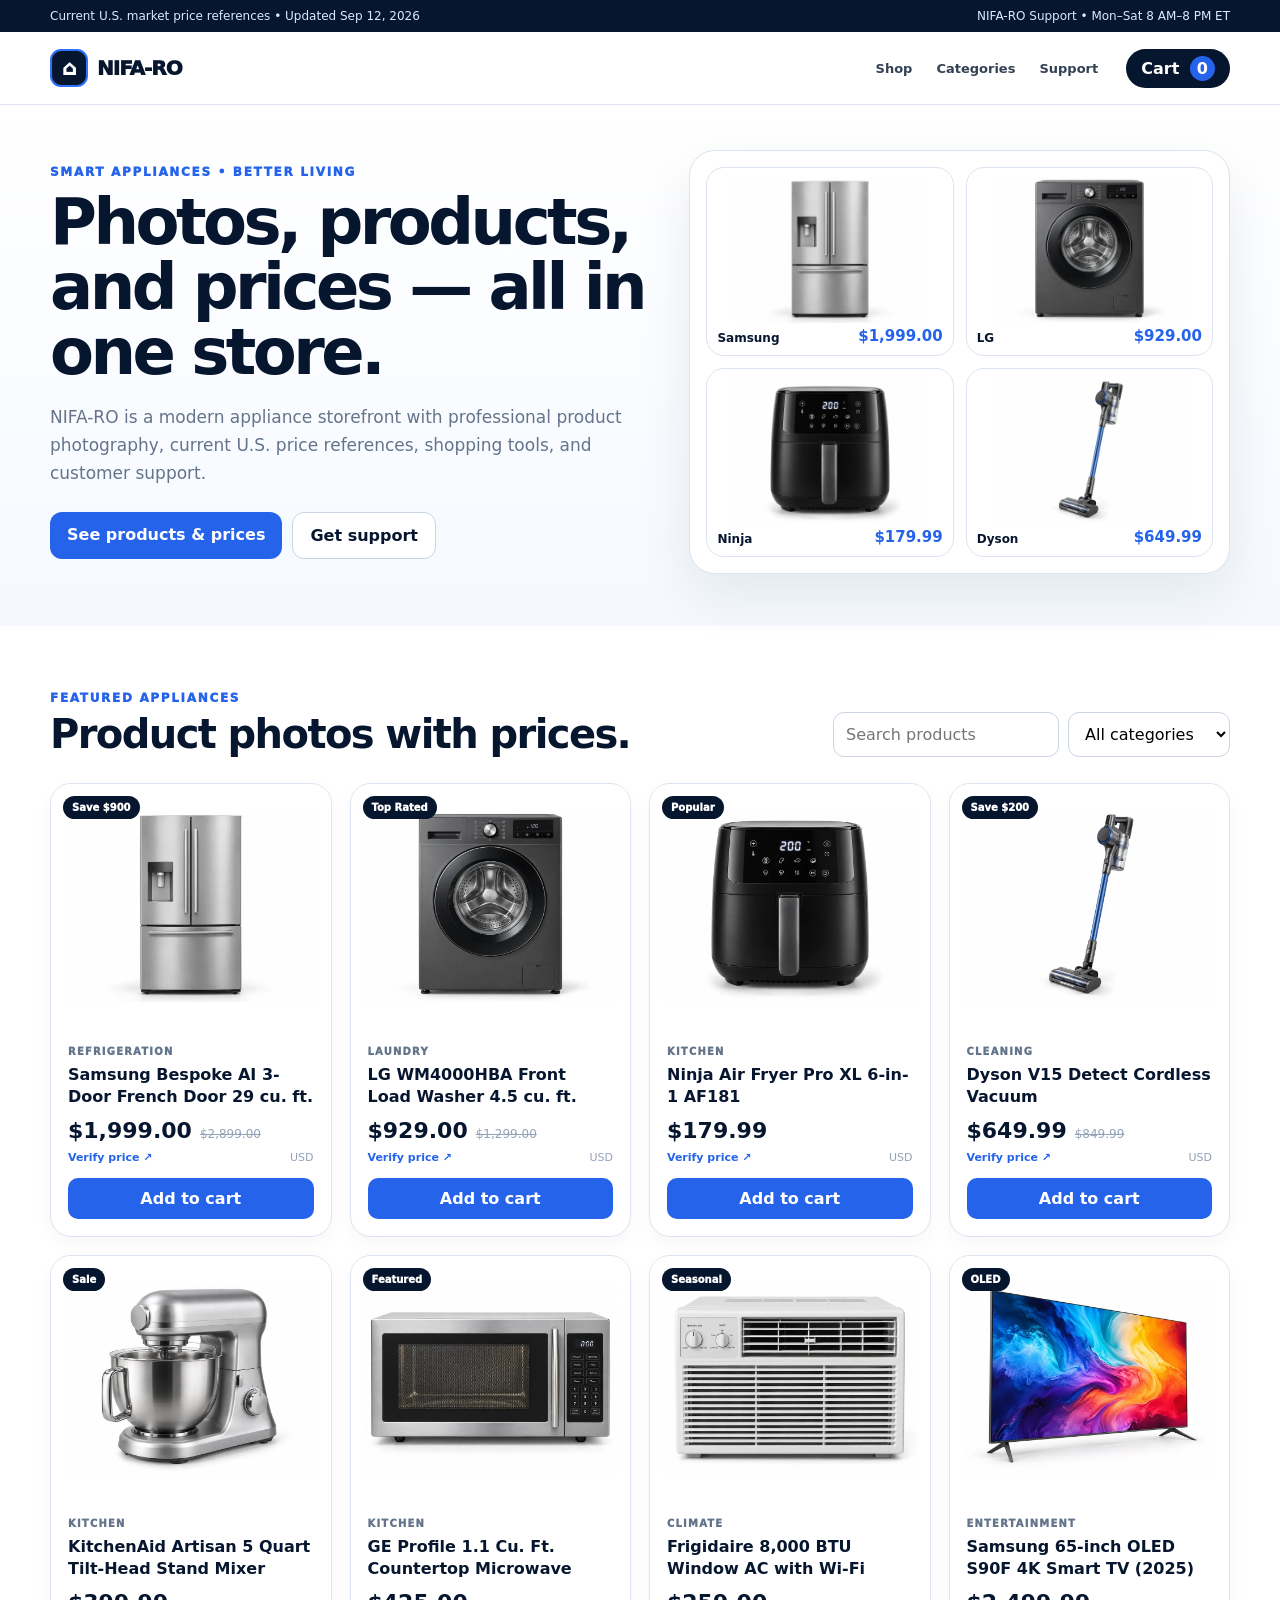
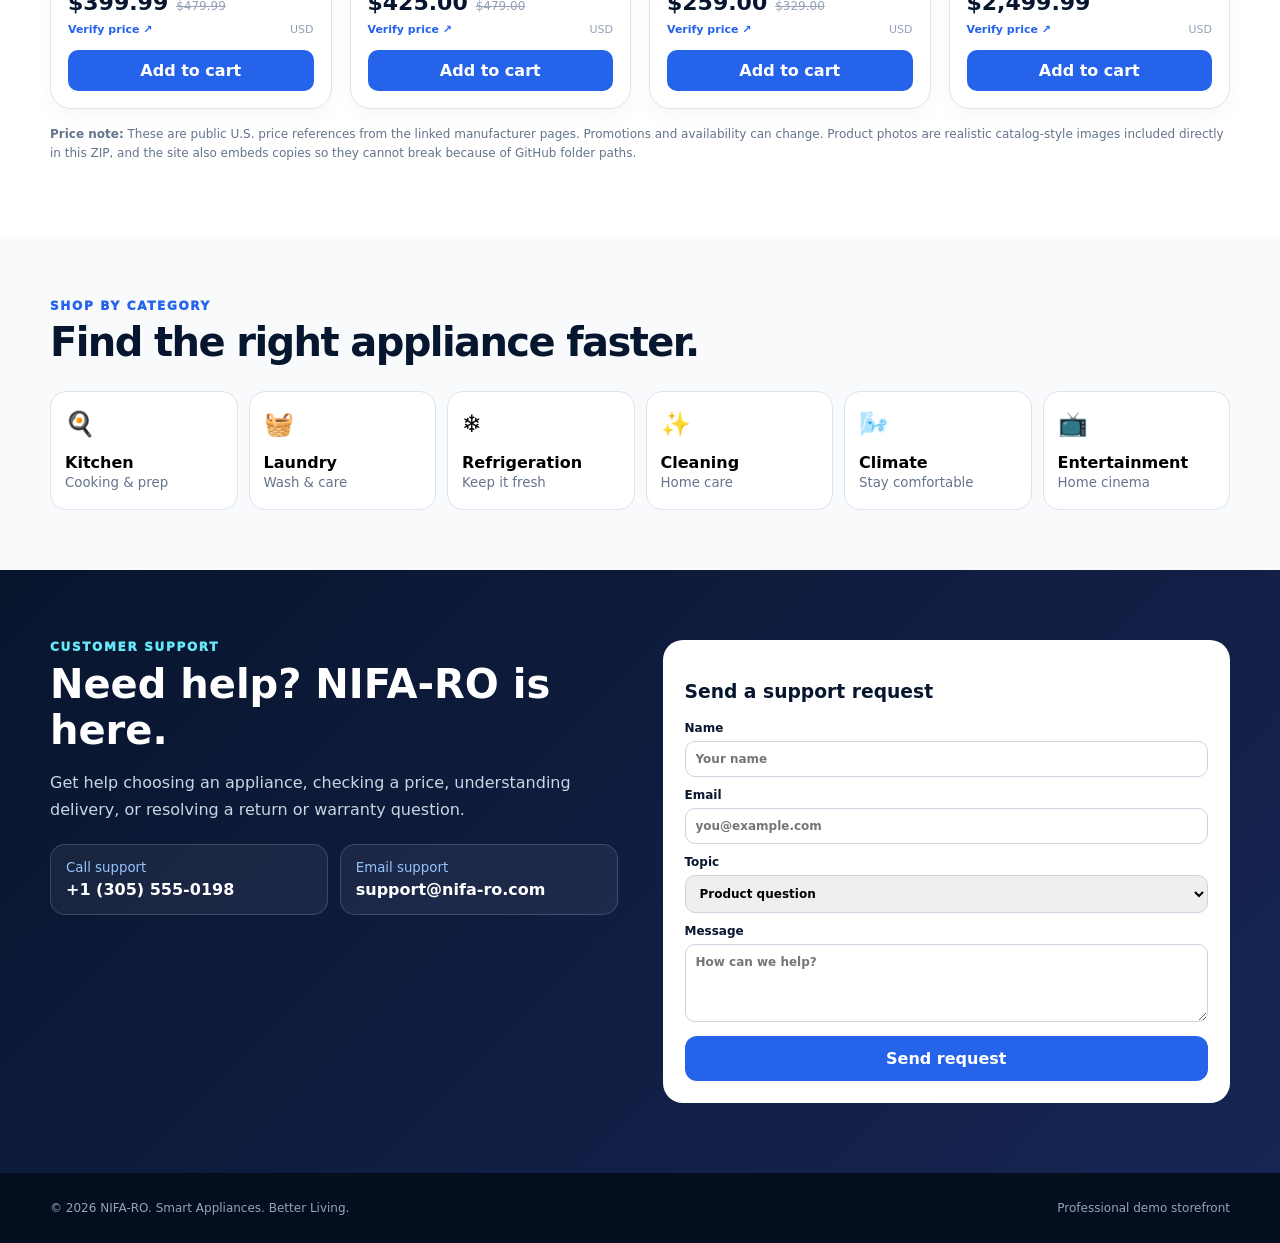
==== commit fd0d92ec: "Add files via upload" ====
--- a/index.html
+++ b/index.html
@@ -1,192 +1,65 @@
-<!doctype html>
-<html lang="en">
-<head>
-  <meta charset="utf-8">
-  <meta name="viewport" content="width=device-width, initial-scale=1">
-  <meta name="description" content="NIFA-RO — modern home appliances, electronics, and smart home essentials.">
-  <title>NIFA-RO | Smart Appliances. Better Living.</title>
-  <link rel="icon" href="assets/logo.svg" type="image/svg+xml">
-  <link rel="stylesheet" href="assets/styles.css">
-</head>
-<body>
-  <div class="topbar">
-    <div class="container topbar-inner">
-      <span>Free standard delivery on selected orders over $299</span>
-      <div><a href="#support">Support</a><span class="sep">•</span><a href="#warranty">Warranty</a></div>
-    </div>
-  </div>
-
-  <header class="site-header">
-    <div class="container nav">
-      <a class="brand" href="#home" aria-label="NIFA-RO home"><img src="assets/logo.svg" alt="NIFA-RO"></a>
-      <nav id="navMenu" class="nav-links" aria-label="Primary navigation">
-        <a href="#shop">Shop</a>
-        <a href="#categories">Categories</a>
-        <a href="#deals">Deals</a>
-        <a href="#why-us">Why NIFA-RO</a>
-        <a href="#support">Support</a>
-      </nav>
-      <div class="nav-actions">
-        <button class="icon-btn mobile-menu" id="menuBtn" aria-label="Open menu">☰</button>
-        <button class="cart-btn" id="cartBtn" aria-label="Open cart">Cart <span id="cartCount">0</span></button>
-      </div>
-    </div>
-  </header>
-
-  <main>
-    <section class="hero" id="home">
-      <div class="container hero-grid">
-        <div class="hero-copy">
-          <span class="eyebrow">SMARTER HOME • BETTER EVERYDAY</span>
-          <h1>Appliances that make home feel easier.</h1>
-          <p>Discover reliable kitchen, laundry, climate, cleaning, and entertainment essentials designed for modern living.</p>
-          <div class="hero-actions">
-            <a class="btn btn-primary" href="#shop">Shop appliances</a>
-            <a class="btn btn-ghost" href="#support">Get support</a>
-          </div>
-          <div class="trust-row">
-            <div><strong>1 Year</strong><span>Store warranty</span></div>
-            <div><strong>30 Days</strong><span>Easy returns</span></div>
-            <div><strong>Secure</strong><span>Checkout ready</span></div>
-          </div>
-        </div>
-        <div class="hero-visual">
-          <img src="assets/images/hero-appliances.webp" alt="Modern refrigerator, washer and air fryer">
-          <div class="hero-card">
-            <span class="dot"></span>
-            <div><strong>Customer support</strong><small>Mon–Sat • 8:00 AM–8:00 PM</small></div>
-          </div>
-        </div>
-      </div>
-    </section>
-
-    <section class="category-section" id="categories">
-      <div class="container">
-        <div class="section-head">
-          <div><span class="eyebrow">SHOP BY ROOM</span><h2>Everything your home needs.</h2></div>
-          <a href="#shop" class="text-link">View all products →</a>
-        </div>
-        <div class="category-grid">
-          <button class="category-card" data-category="Kitchen"><span>🍳</span><strong>Kitchen</strong><small>Cooking & prep</small></button>
-          <button class="category-card" data-category="Laundry"><span>🧺</span><strong>Laundry</strong><small>Wash & dry</small></button>
-          <button class="category-card" data-category="Refrigeration"><span>❄️</span><strong>Refrigeration</strong><small>Freshness first</small></button>
-          <button class="category-card" data-category="Climate"><span>🌬️</span><strong>Climate</strong><small>Cool & comfortable</small></button>
-          <button class="category-card" data-category="Cleaning"><span>✨</span><strong>Cleaning</strong><small>Effortless care</small></button>
-          <button class="category-card" data-category="Entertainment"><span>📺</span><strong>Entertainment</strong><small>Home cinema</small></button>
-        </div>
-      </div>
-    </section>
-
-    <section class="shop-section" id="shop">
-      <div class="container">
-        <div class="section-head shop-head">
-          <div><span class="eyebrow">FEATURED COLLECTION</span><h2>Popular appliances</h2></div>
-          <div class="shop-controls">
-            <label class="search"><span>⌕</span><input id="searchInput" type="search" placeholder="Search products"></label>
-            <select id="categoryFilter" aria-label="Filter by category">
-              <option value="All">All categories</option>
-              <option>Refrigeration</option><option>Laundry</option><option>Kitchen</option>
-              <option>Cleaning</option><option>Climate</option><option>Entertainment</option>
-            </select>
-          </div>
-        </div>
-        <div id="productGrid" class="product-grid"></div>
-        <p class="price-note">Prices shown are market reference prices in USD and may change without notice. Product photos are realistic catalog-style images used for the store presentation.</p>
-      </div>
-    </section>
-
-    <section class="deal-band" id="deals">
-      <div class="container deal-grid">
-        <div>
-          <span class="eyebrow light">LIMITED-TIME SAVINGS</span>
-          <h2>Upgrade your kitchen for less.</h2>
-          <p>Save on selected appliances and build a cleaner, smarter setup for your home.</p>
-          <a class="btn btn-light" href="#shop">Explore deals</a>
-        </div>
-        <div class="deal-stat">
-          <span>UP TO</span><strong>25%</strong><small>OFF selected items</small>
-        </div>
-      </div>
-    </section>
-
-    <section class="why-section" id="why-us">
-      <div class="container">
-        <div class="section-head"><div><span class="eyebrow">THE NIFA-RO DIFFERENCE</span><h2>Built around your home.</h2></div></div>
-        <div class="benefit-grid">
-          <article><span>🚚</span><h3>Flexible delivery</h3><p>Clear delivery options for small and large appliances.</p></article>
-          <article><span>🛡️</span><h3>Warranty support</h3><p>Simple warranty guidance and help when something goes wrong.</p></article>
-          <article><span>↩️</span><h3>Easy returns</h3><p>A straightforward return process for eligible products.</p></article>
-          <article><span>💬</span><h3>Real support</h3><p>Friendly help for product questions, orders, and setup.</p></article>
-        </div>
-      </div>
-    </section>
-
-    <section class="support-section" id="support">
-      <div class="container support-grid">
-        <div>
-          <span class="eyebrow">WE'RE HERE TO HELP</span>
-          <h2>Need help choosing or troubleshooting?</h2>
-          <p>Our support team can help with product questions, delivery information, warranty guidance, returns, and order assistance.</p>
-          <div class="support-cards">
-            <a href="tel:+13055550198"><span>☎</span><div><small>Call support</small><strong>+1 (305) 555-0198</strong></div></a>
-            <a href="mailto:support@nifa-ro.com"><span>✉</span><div><small>Email us</small><strong>support@nifa-ro.com</strong></div></a>
-          </div>
-          <div class="support-hours"><strong>Support hours:</strong> Monday–Saturday, 8:00 AM–8:00 PM ET</div>
-        </div>
-        <form class="support-form" id="supportForm">
-          <h3>Send a support request</h3>
-          <label>Name<input name="name" required placeholder="Your name"></label>
-          <label>Email<input name="email" type="email" required placeholder="you@example.com"></label>
-          <label>Topic
-            <select name="topic"><option>Product question</option><option>Order support</option><option>Delivery</option><option>Returns</option><option>Warranty</option></select>
-          </label>
-          <label>Message<textarea name="message" required rows="4" placeholder="How can we help?"></textarea></label>
-          <button class="btn btn-primary" type="submit">Send request</button>
-          <p class="form-note" id="formNote">Demo form: no personal information is transmitted.</p>
-        </form>
-      </div>
-    </section>
-
-    <section class="faq-section" id="warranty">
-      <div class="container">
-        <div class="section-head"><div><span class="eyebrow">HELP CENTER</span><h2>Frequently asked questions</h2></div></div>
-        <div class="faq-list">
-          <details><summary>How does delivery work?</summary><p>Delivery options vary by item. Large-appliance delivery can be scheduled during checkout in a production store.</p></details>
-          <details><summary>What does the warranty cover?</summary><p>NIFA-RO can provide store-level warranty guidance, while manufacturer coverage varies by product. Always review the final product warranty before purchase.</p></details>
-          <details><summary>Can I return an appliance?</summary><p>Eligible unused items can be returned within the published return window. Large appliances may have additional inspection and pickup requirements.</p></details>
-          <details><summary>Can support help me choose a product?</summary><p>Yes. Tell us your space, budget, and must-have features, and our team can help narrow down the options.</p></details>
-        </div>
-      </div>
-    </section>
-
-    <section class="newsletter">
-      <div class="container newsletter-inner">
-        <div><h2>Smart deals for a smarter home.</h2><p>Get product drops, seasonal promotions, and helpful home-appliance tips.</p></div>
-        <form id="newsletterForm"><input type="email" required placeholder="Email address"><button class="btn btn-primary" type="submit">Subscribe</button></form>
-      </div>
-    </section>
-  </main>
-
-  <footer>
-    <div class="container footer-grid">
-      <div class="footer-brand"><img src="assets/logo.svg" alt="NIFA-RO"><p>Modern appliances for everyday living.</p></div>
-      <div><h4>Shop</h4><a href="#shop">Appliances</a><a href="#deals">Deals</a><a href="#categories">Categories</a></div>
-      <div><h4>Support</h4><a href="#support">Contact support</a><a href="#warranty">Warranty</a><a href="#warranty">Returns</a></div>
-      <div><h4>Company</h4><a href="#why-us">Why NIFA-RO</a><a href="#home">About us</a><a href="mailto:support@nifa-ro.com">Email</a></div>
-    </div>
-    <div class="container footer-bottom"><span>© 2026 NIFA-RO. All rights reserved.</span><span>Smart Appliances. Better Living.</span></div>
-  </footer>
-
-  <div class="cart-drawer" id="cartDrawer" aria-hidden="true">
-    <div class="cart-overlay" id="cartOverlay"></div>
-    <aside>
-      <div class="cart-head"><h3>Your cart</h3><button id="closeCart" aria-label="Close cart">×</button></div>
-      <div id="cartItems" class="cart-items"></div>
-      <div class="cart-summary"><div><span>Subtotal</span><strong id="cartSubtotal">$0.00</strong></div><button class="btn btn-primary full" id="checkoutBtn">Continue to checkout</button><small>Demo store — checkout is not connected to a payment processor.</small></div>
-    </aside>
-  </div>
-
-  <div class="toast" id="toast" role="status"></div>
-  <script src="assets/app.js"></script>
-</body>
-</html>+<!doctype html><html lang="en"><head><meta charset="utf-8"><meta name="viewport" content="width=device-width,initial-scale=1"><title>NIFA-RO | Home Appliances</title>
+<meta name="description" content="NIFA-RO appliance store with product photos and current U.S. price references.">
+<style>
+:root{--navy:#07162f;--blue:#2563eb;--muted:#64748b;--line:#dbe4ef;--soft:#f5f8fc;--green:#16a34a}*{box-sizing:border-box}html{scroll-behavior:smooth}body{margin:0;font-family:Inter,ui-sans-serif,system-ui,-apple-system,"Segoe UI",sans-serif;color:var(--navy);background:#fff}a{text-decoration:none;color:inherit}button,input,select,textarea{font:inherit}.wrap{width:min(1180px,calc(100% - 34px));margin:auto}.notice{background:#07162f;color:#dbeafe;font-size:12px;padding:9px 0}.notice .wrap{display:flex;justify-content:space-between;gap:18px}header{position:sticky;top:0;z-index:40;background:rgba(255,255,255,.97);border-bottom:1px solid var(--line);backdrop-filter:blur(12px)}nav{height:72px;display:flex;align-items:center;gap:28px}.logo{font-size:20px;font-weight:950;letter-spacing:-.05em;display:flex;align-items:center;gap:9px}.mark{width:38px;height:38px;border-radius:11px;background:#07162f;color:#fff;display:grid;place-items:center;border:2px solid #2f70ff}.links{display:flex;gap:24px;margin-left:auto;font-size:13px;font-weight:800;color:#334155}.links a:hover{color:var(--blue)}.cart{border:0;border-radius:999px;padding:10px 15px;background:#07162f;color:#fff;font-weight:900;cursor:pointer}.cart span{background:#2563eb;padding:3px 7px;border-radius:999px;margin-left:5px}
+.hero{background:linear-gradient(180deg,#fff,#f5f9ff);padding:45px 0 52px}.hero-grid{display:grid;grid-template-columns:1.05fr .95fr;gap:42px;align-items:center}.eyebrow{font-size:12px;letter-spacing:.14em;font-weight:950;color:#2563eb}h1{font-size:clamp(44px,5vw,66px);line-height:1.02;letter-spacing:-.055em;margin:11px 0 18px}.lead{font-size:17px;line-height:1.65;color:var(--muted);max-width:590px}.cta{display:flex;gap:10px;margin-top:25px}.btn{border:0;border-radius:12px;padding:13px 17px;font-weight:900;cursor:pointer}.primary{background:#2563eb;color:#fff}.secondary{background:#fff;border:1px solid #cbd5e1}.hero-panel{background:#fff;border:1px solid var(--line);border-radius:26px;padding:16px;display:grid;grid-template-columns:1fr 1fr;gap:12px;box-shadow:0 22px 55px rgba(15,23,42,.08)}.mini{border:1px solid var(--line);border-radius:18px;padding:10px;background:#fff}.mini img{width:100%;height:145px;object-fit:contain}.mini div{display:flex;justify-content:space-between;align-items:end;gap:6px}.mini b{font-size:12px}.mini strong{font-size:15px;color:#2563eb}
+.shop{padding:65px 0;background:#fff}.section-head{display:flex;justify-content:space-between;align-items:end;gap:20px;margin-bottom:26px}.section-head h2{font-size:40px;letter-spacing:-.04em;margin:6px 0 0}.controls{display:flex;gap:9px}.controls input,.controls select{border:1px solid #cbd5e1;border-radius:11px;padding:11px 12px;background:#fff}.grid{display:grid;grid-template-columns:repeat(4,1fr);gap:18px}.product-card{border:1px solid var(--line);border-radius:21px;overflow:hidden;background:#fff;box-shadow:0 7px 20px rgba(15,23,42,.035);transition:.2s}.product-card:hover{transform:translateY(-4px);box-shadow:0 18px 42px rgba(15,23,42,.1)}.product-card.hidden{display:none}.product-photo{height:245px;background:#fff;display:grid;place-items:center;position:relative;padding:12px}.product-photo img{width:100%;height:100%;object-fit:contain}.badge{position:absolute;top:12px;left:12px;background:#07162f;color:#fff;padding:6px 9px;border-radius:999px;font-size:10px;font-weight:950}.product-info{padding:17px}.catlabel{font-size:10px;text-transform:uppercase;letter-spacing:.12em;color:#64748b;font-weight:950}.product-info h3{font-size:16px;line-height:1.35;min-height:44px;margin:7px 0 10px}.price{display:flex;align-items:baseline;gap:8px}.price strong{font-size:22px}.was{font-size:12px;text-decoration:line-through;color:#94a3b8}.source-row{display:flex;justify-content:space-between;align-items:center;margin:8px 0 14px;font-size:11px}.source-row a{color:#2563eb;font-weight:800}.source-row span{color:#94a3b8}.add{width:100%;border:0;background:#2563eb;color:#fff;border-radius:10px;padding:11px;font-weight:900;cursor:pointer}.price-note{font-size:12px;color:#64748b;line-height:1.55;margin-top:16px}.category-strip{padding:60px 0;background:#f8fafc}.cats{display:grid;grid-template-columns:repeat(6,1fr);gap:11px}.cat{background:#fff;border:1px solid var(--line);border-radius:16px;padding:18px 14px;cursor:pointer;text-align:left}.cat span{font-size:24px;display:block}.cat b{display:block;margin-top:15px}.cat small{color:#64748b}.support{padding:70px 0;background:linear-gradient(135deg,#08152d,#172554);color:#fff}.support-grid{display:grid;grid-template-columns:1fr 1fr;gap:45px;align-items:start}.support h2{font-size:40px;margin:7px 0 12px}.support p{color:#cbd5e1;line-height:1.7}.contact{display:grid;grid-template-columns:1fr 1fr;gap:12px;margin-top:20px}.contact a{border:1px solid rgba(255,255,255,.16);background:rgba(255,255,255,.06);border-radius:15px;padding:15px}.contact small{display:block;color:#93c5fd;margin-bottom:5px}.support form{background:#fff;color:#07162f;border-radius:20px;padding:22px}.support label{display:block;font-size:12px;font-weight:850;margin:11px 0}.support input,.support textarea,.support select{width:100%;border:1px solid #cbd5e1;border-radius:10px;padding:10px;margin-top:6px}footer{background:#050e1f;color:#94a3b8;padding:28px 0;font-size:12px}footer .wrap{display:flex;justify-content:space-between;gap:15px}.drawer{position:fixed;inset:0;z-index:90;pointer-events:none}.drawer.open{pointer-events:auto}.overlay{position:absolute;inset:0;background:rgba(2,6,23,.5);opacity:0;transition:.2s}.drawer.open .overlay{opacity:1}.panel{position:absolute;right:0;top:0;height:100%;width:min(420px,92vw);background:#fff;transform:translateX(100%);transition:.2s;padding:22px;display:flex;flex-direction:column}.drawer.open .panel{transform:none}.items{flex:1;overflow:auto}.line{padding:12px 0;border-bottom:1px solid var(--line)}.line small{color:#64748b}.total{border-top:1px solid var(--line);padding-top:15px;display:flex;justify-content:space-between;font-weight:900}.toast{position:fixed;left:50%;bottom:24px;transform:translate(-50%,15px);background:#07162f;color:#fff;padding:10px 15px;border-radius:10px;opacity:0;transition:.2s;z-index:99}.toast.show{opacity:1;transform:translate(-50%,0)}
+@media(max-width:980px){.links{display:none}.hero-grid,.support-grid{grid-template-columns:1fr}.grid{grid-template-columns:repeat(2,1fr)}.cats{grid-template-columns:repeat(3,1fr)}}@media(max-width:620px){.notice .wrap span:last-child{display:none}.hero{padding:34px 0}h1{font-size:43px}.hero-panel{grid-template-columns:1fr 1fr}.mini img{height:110px}.section-head{flex-direction:column;align-items:flex-start}.controls{width:100%;flex-direction:column}.controls input,.controls select{width:100%}.grid{grid-template-columns:1fr}.cats{grid-template-columns:repeat(2,1fr)}.contact{grid-template-columns:1fr}footer .wrap{flex-direction:column}}
+</style></head><body>
+<div class="notice"><div class="wrap"><span>Current U.S. market price references • Updated Sep 12, 2026</span><span>NIFA-RO Support • Mon–Sat 8 AM–8 PM ET</span></div></div>
+<header><nav class="wrap"><a class="logo" href="#top"><span class="mark">⌂</span><span>NIFA-RO</span></a><div class="links"><a href="#shop">Shop</a><a href="#categories">Categories</a><a href="#support">Support</a></div><button class="cart" onclick="openCart()">Cart <span id="cartCount">0</span></button></nav></header>
+<main id="top"><section class="hero"><div class="wrap hero-grid"><div><div class="eyebrow">SMART APPLIANCES • BETTER LIVING</div><h1>Photos, products, and prices — all in one store.</h1><p class="lead">NIFA-RO is a modern appliance storefront with professional product photography, current U.S. price references, shopping tools, and customer support.</p><div class="cta"><a class="btn primary" href="#shop">See products & prices</a><a class="btn secondary" href="#support">Get support</a></div></div><div class="hero-panel"><div class="mini"><img src="[data-uri]" alt="Samsung Bespoke AI 3-Door French Door 29 cu. ft."><div><b>Samsung</b><strong>$1,999.00</strong></div></div><div class="mini"><img src="[data-uri]" alt="LG WM4000HBA Front Load Washer 4.5 cu. ft."><div><b>LG</b><strong>$929.00</strong></div></div><div class="mini"><img src="[data-uri]" alt="Ninja Air Fryer Pro XL 6-in-1 AF181"><div><b>Ninja</b><strong>$179.99</strong></div></div><div class="mini"><img src="[data-uri]" alt="Dyson V15 Detect Cordless Vacuum"><div><b>Dyson</b><strong>$649.99</strong></div></div></div></div></section>
+<section class="shop" id="shop"><div class="wrap"><div class="section-head"><div><div class="eyebrow">FEATURED APPLIANCES</div><h2>Product photos with prices.</h2></div><div class="controls"><input id="search" placeholder="Search products" oninput="filterProducts()"><select id="filter" onchange="filterProducts()"><option value="All">All categories</option><option>Kitchen</option><option>Laundry</option><option>Refrigeration</option><option>Cleaning</option><option>Climate</option><option>Entertainment</option></select></div></div><div class="grid" id="grid"><article class="product-card" data-name="samsung bespoke ai 3-door french door 29 cu. ft." data-category="Refrigeration">
+      <div class="product-photo"><img src="[data-uri]" alt="Samsung Bespoke AI 3-Door French Door 29 cu. ft."><span class="badge">Save $900</span></div>
+      <div class="product-info"><div class="catlabel">Refrigeration</div><h3>Samsung Bespoke AI 3-Door French Door 29 cu. ft.</h3>
+      <div class="price"><strong>$1,999.00</strong><span class="was">$2,899.00</span></div>
+      <div class="source-row"><a href="https://www.samsung.com/us/refrigerators/french-door/bespoke-ai-29-cu-ft-3-door-french-door-refrigerator-with-zero-clearance-fit-and-sphere-ice-in-stainless-steel-sku-rf70h30geraa/" target="_blank" rel="noopener">Verify price ↗</a><span>USD</span></div>
+      <button class="add" onclick="addToCart(1)">Add to cart</button></div>
+    </article><article class="product-card" data-name="lg wm4000hba front load washer 4.5 cu. ft." data-category="Laundry">
+      <div class="product-photo"><img src="[data-uri]" alt="LG WM4000HBA Front Load Washer 4.5 cu. ft."><span class="badge">Top Rated</span></div>
+      <div class="product-info"><div class="catlabel">Laundry</div><h3>LG WM4000HBA Front Load Washer 4.5 cu. ft.</h3>
+      <div class="price"><strong>$929.00</strong><span class="was">$1,299.00</span></div>
+      <div class="source-row"><a href="https://www.lg.com/us/washers-dryers/lg-wm4000hba-front-load-washer" target="_blank" rel="noopener">Verify price ↗</a><span>USD</span></div>
+      <button class="add" onclick="addToCart(2)">Add to cart</button></div>
+    </article><article class="product-card" data-name="ninja air fryer pro xl 6-in-1 af181" data-category="Kitchen">
+      <div class="product-photo"><img src="[data-uri]" alt="Ninja Air Fryer Pro XL 6-in-1 AF181"><span class="badge">Popular</span></div>
+      <div class="product-info"><div class="catlabel">Kitchen</div><h3>Ninja Air Fryer Pro XL 6-in-1 AF181</h3>
+      <div class="price"><strong>$179.99</strong></div>
+      <div class="source-row"><a href="https://www.ninjakitchen.com/products/ninja-air-fryer-pro-xl-6-in-1-zidAF181" target="_blank" rel="noopener">Verify price ↗</a><span>USD</span></div>
+      <button class="add" onclick="addToCart(3)">Add to cart</button></div>
+    </article><article class="product-card" data-name="dyson v15 detect cordless vacuum" data-category="Cleaning">
+      <div class="product-photo"><img src="[data-uri]" alt="Dyson V15 Detect Cordless Vacuum"><span class="badge">Save $200</span></div>
+      <div class="product-info"><div class="catlabel">Cleaning</div><h3>Dyson V15 Detect Cordless Vacuum</h3>
+      <div class="price"><strong>$649.99</strong><span class="was">$849.99</span></div>
+      <div class="source-row"><a href="https://www.dyson.com/vacuum-cleaners/cordless/v15/detect-yellow" target="_blank" rel="noopener">Verify price ↗</a><span>USD</span></div>
+      <button class="add" onclick="addToCart(4)">Add to cart</button></div>
+    </article><article class="product-card" data-name="kitchenaid artisan 5 quart tilt-head stand mixer" data-category="Kitchen">
+      <div class="product-photo"><img src="[data-uri]" alt="KitchenAid Artisan 5 Quart Tilt-Head Stand Mixer"><span class="badge">Sale</span></div>
+      <div class="product-info"><div class="catlabel">Kitchen</div><h3>KitchenAid Artisan 5 Quart Tilt-Head Stand Mixer</h3>
+      <div class="price"><strong>$399.99</strong><span class="was">$479.99</span></div>
+      <div class="source-row"><a href="https://www.kitchenaid.com/countertop-appliances/stand-mixers/tilt-head-stand-mixers/p.artisan-series-5-quart-tilt-head-stand-mixer-with-hammered-bowl.KSM150PSHER.html" target="_blank" rel="noopener">Verify price ↗</a><span>USD</span></div>
+      <button class="add" onclick="addToCart(5)">Add to cart</button></div>
+    </article><article class="product-card" data-name="ge profile 1.1 cu. ft. countertop microwave" data-category="Kitchen">
+      <div class="product-photo"><img src="[data-uri]" alt="GE Profile 1.1 Cu. Ft. Countertop Microwave"><span class="badge">Featured</span></div>
+      <div class="product-info"><div class="catlabel">Kitchen</div><h3>GE Profile 1.1 Cu. Ft. Countertop Microwave</h3>
+      <div class="price"><strong>$425.00</strong><span class="was">$479.00</span></div>
+      <div class="source-row"><a href="https://www.geappliances.com/appliance/GE-Profile-1-1-Cu-Ft-Countertop-Microwave-Oven-PEM31SFSS" target="_blank" rel="noopener">Verify price ↗</a><span>USD</span></div>
+      <button class="add" onclick="addToCart(6)">Add to cart</button></div>
+    </article><article class="product-card" data-name="frigidaire 8,000 btu window ac with wi-fi" data-category="Climate">
+      <div class="product-photo"><img src="[data-uri]" alt="Frigidaire 8,000 BTU Window AC with Wi-Fi"><span class="badge">Seasonal</span></div>
+      <div class="product-info"><div class="catlabel">Climate</div><h3>Frigidaire 8,000 BTU Window AC with Wi-Fi</h3>
+      <div class="price"><strong>$259.00</strong><span class="was">$329.00</span></div>
+      <div class="source-row"><a href="https://www.frigidaire.com/en/c/M_HomeComfort_AirConditioners?query=%3Arelevance%3AallCategories%3AM_HomeComfort_AirConditioners%3AisConsumerVisUS%3Atrue%3AwiFi%3AYes" target="_blank" rel="noopener">Verify price ↗</a><span>USD</span></div>
+      <button class="add" onclick="addToCart(7)">Add to cart</button></div>
+    </article><article class="product-card" data-name="samsung 65-inch oled s90f 4k smart tv (2025)" data-category="Entertainment">
+      <div class="product-photo"><img src="[data-uri]" alt="Samsung 65-inch OLED S90F 4K Smart TV (2025)"><span class="badge">OLED</span></div>
+      <div class="product-info"><div class="catlabel">Entertainment</div><h3>Samsung 65-inch OLED S90F 4K Smart TV (2025)</h3>
+      <div class="price"><strong>$2,499.99</strong></div>
+      <div class="source-row"><a href="https://www.samsung.com/us/tvs/oled-tv/65-class-oled-tvs90f-sku-qn65s90fafxza/" target="_blank" rel="noopener">Verify price ↗</a><span>USD</span></div>
+      <button class="add" onclick="addToCart(8)">Add to cart</button></div>
+    </article></div><p class="price-note"><b>Price note:</b> These are public U.S. price references from the linked manufacturer pages. Promotions and availability can change. Product photos are realistic catalog-style images included directly in this ZIP, and the site also embeds copies so they cannot break because of GitHub folder paths.</p></div></section>
+<section class="category-strip" id="categories"><div class="wrap"><div class="section-head"><div><div class="eyebrow">SHOP BY CATEGORY</div><h2>Find the right appliance faster.</h2></div></div><div class="cats"><button class="cat" onclick="choose('Kitchen')"><span>🍳</span><b>Kitchen</b><small>Cooking & prep</small></button><button class="cat" onclick="choose('Laundry')"><span>🧺</span><b>Laundry</b><small>Wash & care</small></button><button class="cat" onclick="choose('Refrigeration')"><span>❄️</span><b>Refrigeration</b><small>Keep it fresh</small></button><button class="cat" onclick="choose('Cleaning')"><span>✨</span><b>Cleaning</b><small>Home care</small></button><button class="cat" onclick="choose('Climate')"><span>🌬️</span><b>Climate</b><small>Stay comfortable</small></button><button class="cat" onclick="choose('Entertainment')"><span>📺</span><b>Entertainment</b><small>Home cinema</small></button></div></div></section>
+<section class="support" id="support"><div class="wrap support-grid"><div><div class="eyebrow" style="color:#67e8f9">CUSTOMER SUPPORT</div><h2>Need help? NIFA-RO is here.</h2><p>Get help choosing an appliance, checking a price, understanding delivery, or resolving a return or warranty question.</p><div class="contact"><a href="tel:+13055550198"><small>Call support</small><b>+1 (305) 555-0198</b></a><a href="mailto:support@nifa-ro.com"><small>Email support</small><b>support@nifa-ro.com</b></a></div></div><form onsubmit="event.preventDefault();toast('Support request prepared');this.reset()"><h3>Send a support request</h3><label>Name<input required placeholder="Your name"></label><label>Email<input required type="email" placeholder="you@example.com"></label><label>Topic<select><option>Product question</option><option>Delivery</option><option>Return</option><option>Warranty</option></select></label><label>Message<textarea rows="4" required placeholder="How can we help?"></textarea></label><button class="btn primary" style="width:100%">Send request</button></form></div></section></main>
+<footer><div class="wrap"><span>© 2026 NIFA-RO. Smart Appliances. Better Living.</span><span>Professional demo storefront</span></div></footer>
+<div class="drawer" id="drawer"><div class="overlay" onclick="closeCart()"></div><aside class="panel"><div style="display:flex;justify-content:space-between;align-items:center"><h3>Your cart</h3><button class="btn secondary" onclick="closeCart()">Close</button></div><div class="items" id="items"></div><div class="total"><span>Subtotal</span><span id="subtotal">$0.00</span></div></aside></div><div class="toast" id="toast"></div>
+<script>const products=[{id:1,name:'Samsung Bespoke AI 3-Door French Door 29 cu. ft.',price:1999.0},{id:2,name:'LG WM4000HBA Front Load Washer 4.5 cu. ft.',price:929.0},{id:3,name:'Ninja Air Fryer Pro XL 6-in-1 AF181',price:179.99},{id:4,name:'Dyson V15 Detect Cordless Vacuum',price:649.99},{id:5,name:'KitchenAid Artisan 5 Quart Tilt-Head Stand Mixer',price:399.99},{id:6,name:'GE Profile 1.1 Cu. Ft. Countertop Microwave',price:425.0},{id:7,name:'Frigidaire 8,000 BTU Window AC with Wi-Fi',price:259.0},{id:8,name:'Samsung 65-inch OLED S90F 4K Smart TV (2025)',price:2499.99}];let cart=JSON.parse(localStorage.getItem('nifaro_cart_v8')||'[]');const money=n=>new Intl.NumberFormat('en-US',{style:'currency',currency:'USD'}).format(n);function filterProducts(){const q=document.getElementById('search').value.toLowerCase();const c=document.getElementById('filter').value;document.querySelectorAll('.product-card').forEach(x=>x.classList.toggle('hidden',!((c==='All'||x.dataset.category===c)&&x.dataset.name.includes(q))))}function choose(c){document.getElementById('filter').value=c;filterProducts();document.getElementById('shop').scrollIntoView()}function addToCart(id){let r=cart.find(x=>x.id===id);r?r.qty++:cart.push({id,qty:1});localStorage.setItem('nifaro_cart_v8',JSON.stringify(cart));renderCart();toast('Added to cart')}function renderCart(){document.getElementById('cartCount').textContent=cart.reduce((a,b)=>a+b.qty,0);let total=0;document.getElementById('items').innerHTML=cart.length?cart.map(x=>{const p=products.find(p=>p.id===x.id);total+=p.price*x.qty;return `<div class="line"><b>${p.name}</b><br><small>${x.qty} × ${money(p.price)}</small></div>`}).join(''):'<p style="color:#64748b">Your cart is empty.</p>';document.getElementById('subtotal').textContent=money(total)}function openCart(){document.getElementById('drawer').classList.add('open')}function closeCart(){document.getElementById('drawer').classList.remove('open')}function toast(m){const t=document.getElementById('toast');t.textContent=m;t.classList.add('show');clearTimeout(window.tt);window.tt=setTimeout(()=>t.classList.remove('show'),1700)}renderCart();</script></body></html>
